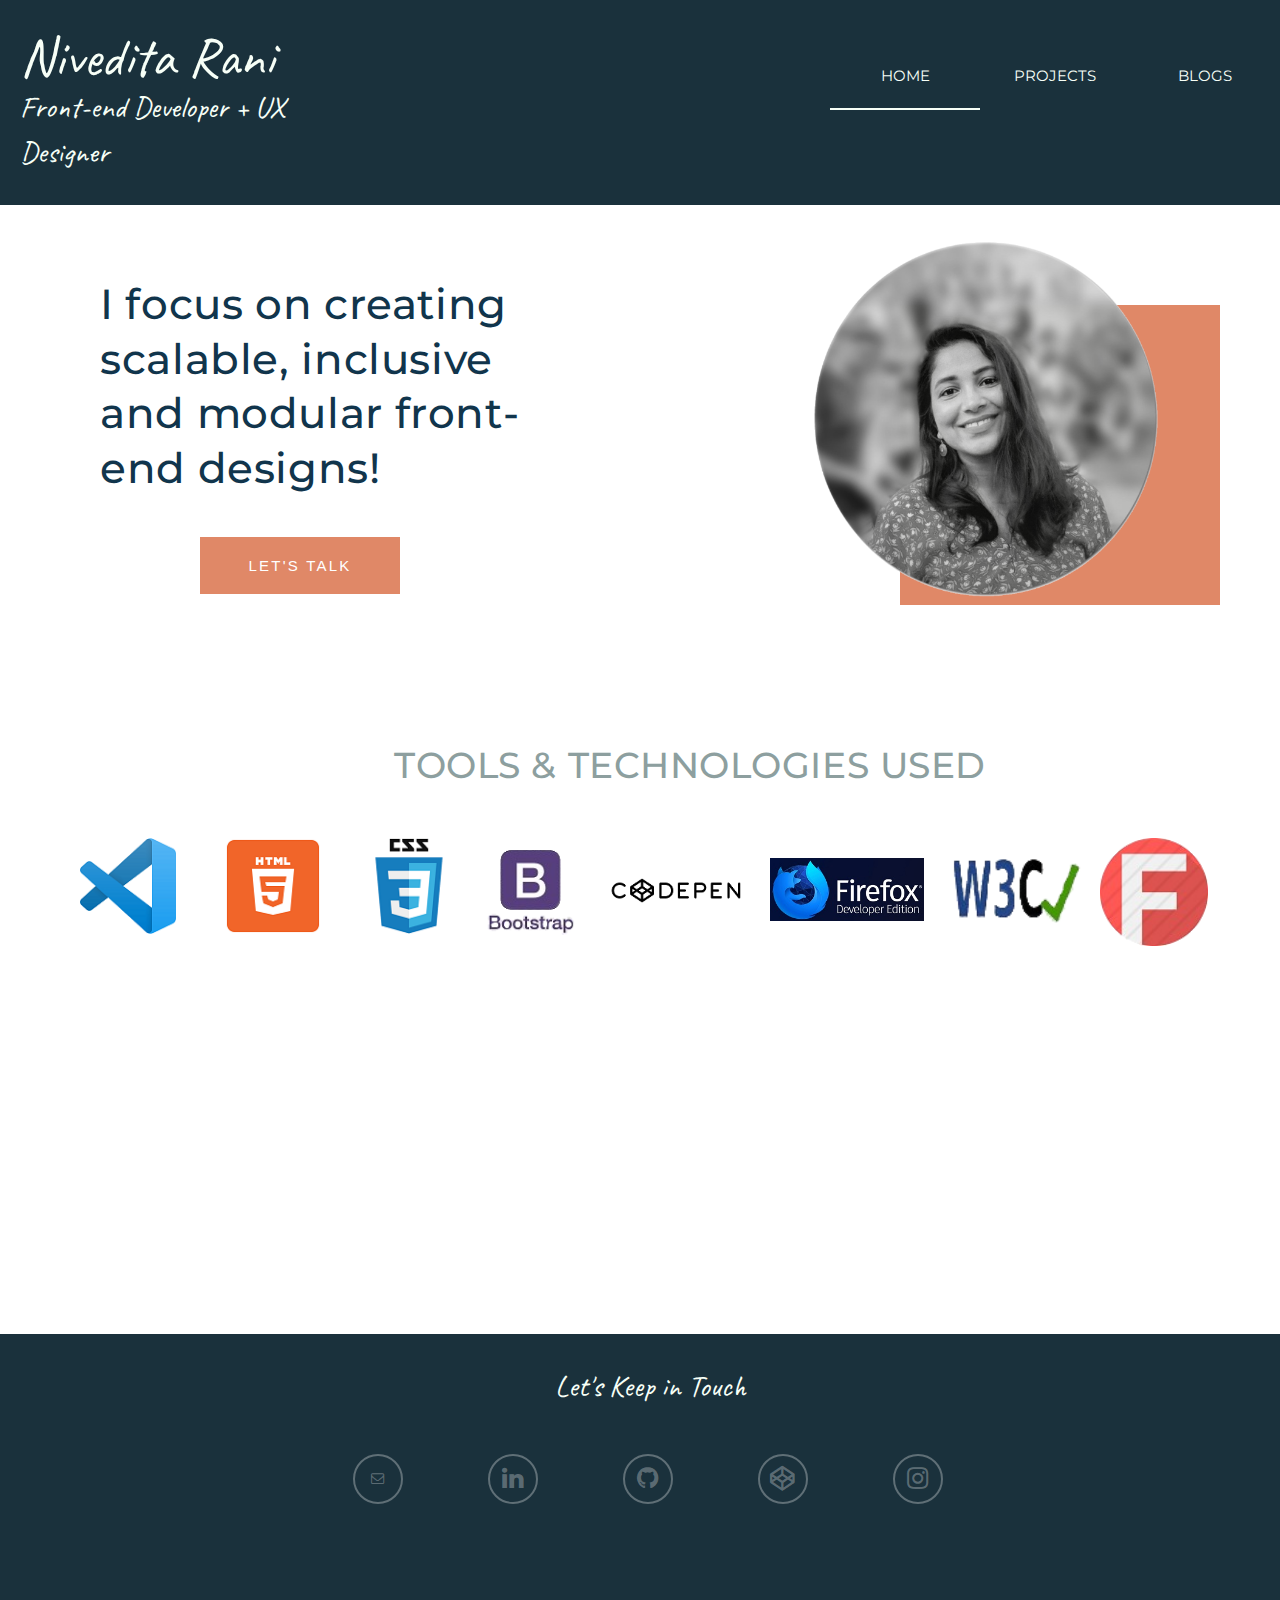
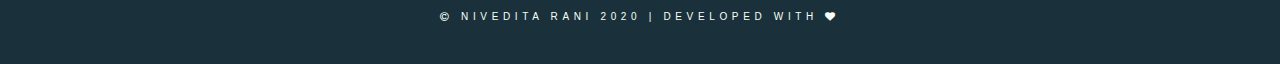
==== index.html @ 7490af5b "Add files via upload" ====
<!DOCTYPE html>
<html lang="en">
<head>
    <meta charset="UTF-8">
    <meta name="viewport" content="width=device-width, initial-scale=1.0">
    <title>Nivedita Rani, Front-end Developer + UX designer</title>
    <link href="https://fonts.googleapis.com/css?family=Caveat|Montserrat:400,600&display=swap" rel="stylesheet">
    <link rel="apple-touch-icon" href="Images/apple-touch-icon-iphone-60x60.png">
    <link rel="apple-touch-icon" sizes="60x60" href="Images/apple-touch-icon-ipad-76x76.png">
    <link rel="apple-touch-icon" sizes="114x114" href="Images/apple-touch-icon-iphone-retina-120x120.png">
    <link rel="apple-touch-icon" sizes="144x144" href="Images/apple-touch-icon-ipad-retina-152x152.png">
    <link rel="shortcut icon" href="Images/favicon.ico" />
    <link rel="stylesheet" href="CSS/styles.css" media="all">
    <link href="https://maxcdn.bootstrapcdn.com/font-awesome/4.6.3/css/font-awesome.min.css" rel="stylesheet">
</head>
<body>
    <main>
        <!--****************************************About Profile**************************************************-->
        <header>
            <div class="content-wrap">
                <h1>Nivedita Rani</h1>
                <h2>Front-end Developer + UX Designer</h2>
            </div>
            <nav>
                <ul class="nav-list">
                    <li class="nav-item"><a href="myPortfolio.html" class="nav-link">Home</a></li>
                    <li class="nav-item"><a href="#" class="nav-link">Projects</a></li>
                    <li class="nav-item"><a href="#" class="nav-link">Blogs</a></li>
                    <div class="active"></div>    <!--this is for the line-->
                </ul>
            </nav>
            
        </header>
        <!-- <div class="main-content"> -->
            <div class="content-wrap">
                <div class="box"></div>
                <div class="head-shot">
                    <img src="Images/Profile_pic (1).png" alt="A smiling girl"></img></a>
                </div>
                <div class="tagline">
                <p>I focus on creating scalable, inclusive and modular front-end designs!</p>
                </div>
                <button class="button">Let's talk</button>
            </div>

        <!--*************************Tools & technologies used************************-->
        
        <div class="content-wrap">
            <h3>Tools & Technologies used</h3>
            <!-- The grid: four columns -->
            <div class="grid-container">
                <div class="col">
                    <figure class="grid-item side1">
                        <img src="Images/vscode-min.png" alt="Visual Studio Code">
                    </figure>
                </div>
                <div class="col">
                    <figure class="grid-item side2">
                        <img src="Images/html5.png" alt="HTML5">
                    </figure>
                </div>
                <div class="col">
                    <figure class="grid-item side3">
                        <img src="Images/css3.png" alt="CSS3">
                    </figure>
                </div>
                <div class="col">
                    <figure class="grid-item side4">
                        <img src="Images/bootstrap.png" alt="Bootstrap">
                    </figure>
                </div>
                <div class="col">
                    <figure class="grid-item side5">
                        <img src="Images/codepen.png" alt="Codepen">
                    </figure>
                </div> 
                <div class="col">
                    <figure class="grid-item side6">     
                        <img src="Images/firefox dev tool.jpg" alt="Firefox Developers tool">
                    </figure>
                </div>
                <div class="col">
                    <figure class="grid-item side7">
                        <img src="Images/w3c.png" alt="w3c">
                    </figure>
                </div>
                <div class="col">
                    <figure class="grid-item side8">
                        <img src="Images/google fonts.png" alt="Google fonts">
                    </figure>
                </div>
            </div>
        </div>
    <!-------------------------------------------------->
       <div class="clearfooter"></div>
    
        <!-- ************  CONTACT INFO / SOCIAL MEDIA  ************ -->
        <footer>
            <!-- <div class="footer-wrap"> -->
            <div class="content-wrap">
                <h2>Let's Keep in Touch</h2>
                <!-- Social media and contact links -->
                <div class="center">
                    <div id="social">
                        <ul class="contact-list">
                            <li class="email"><button class="border"><i class="fa fa-envelope-o" aria-hidden="true"></i><a href="mailto:nivedita.rani19@gmail.com"></a></button></li>
                            <li class="linkedin"><button class="border"><i class="fa fa-linkedin" aria-hidden="true"></i><a href="https://www.linkedin.com/in/nivedita-rani/"></a></button></li>
                            <li class="github"><button class="border"><i class="fa fa-github" aria-hidden="true"></i><a href="#" target="_blank"></a></button></li>
                            <li class="codepen"><button class="border"><i class="fa fa-codepen" aria-hidden="true"></i><a href="#" target="_blank"></a></button></li>
                            <li class="instagram"><button class="border"><i class="fa fa-instagram" aria-hidden="true"></i><a href="#" target="_blank"></a></button></li>
                        </ul>
                    </div>
                </div>
                <div class="footer-bottom">
                    <p><i class="fa fa-copyright" aria-hidden="true"></i> Nivedita Rani 2020 | Developed with <i class="fa fa-heart" aria-hidden="true"></i></p>
                </div>
            </div>
          </footer>
        </main>
</body>
</html>
---- CSS/styles.css ----
*{
    margin: 0;
    padding: 0;
}

html{
    box-sizing: border-box;
} 
*, *:before, *:after {
    box-sizing: inherit;
}
html, body{
    height: 100%;
    color:  #343434;
    font-family: 'Montserrat', sans-serif;
    font-size: 15px;
    line-height: 1.5;
    
}
body{
  min-height: 100vh;
  position: absolute;
  margin: 0;
  padding: 0;
  /* display: table-cell; */
}
h1{
    font-size: 55px;
    line-height: 1;
    /* display: block; */
    padding-left: 20px;
}
h2{
    font-size: 30px;
    padding-left: 20px;
    display: flex;
    flex-wrap: nowrap;
    /* position: relative; */
    /* margin-right: 10px; */
    /* display: inline; */
}
h1,h2{
    font-family: 'Caveat', cursive;
    font-weight: 300;
    margin: 0;
    display: block;
}
.content-wrap{
    max-width: 100%;
    height: 100%;
    /* width: 85%; */
    /* max-width: 98rem; */
    margin: 0 auto;
    padding: 30px 0px;
    position: relative;
}
/* Profile
------------------------------------*/
header {
    background:rgb(26, 49, 60) ;
    color: #F7FFF7;
    display: flex;
    justify-content: flex-end;
    align-items: center;
    
  }
/**************Site navigation*************************/
nav{
    width: 100%;
    height: 7rem;
    /* display: inline-block; */
    /* display: flex; */
    align-items: center;
    justify-content: space-between;
}

.nav-list{
    float: right;
    display: flex;
    list-style: none;
    position: relative;
    
}
.nav-item{
    padding: 1rem .5rem;
    min-width: 10rem;
    text-align: center;
}
.nav-link{
    font-size: 1rem;
    text-transform: uppercase;
    text-decoration: none;
}
.active{
    height: 2px;
    width: 10rem;
    background-color: #F7FFF7;
    position: absolute;
    bottom: -.5rem;
    transition: transform .6s;
}
a{
    color: #F7FFF7;
}
.nav-item:nth-child(1):hover ~ .active{                     /**here ~ is general sibling combinator**/
    transform: translateX(0);
}
.nav-item:nth-child(2):hover ~ .active{                     /**10rem as min-width is 10rem at .nav-item**/
    transform: translateX(10rem);
}
.nav-item:nth-child(3):hover ~ .active{
    transform: translateX(20rem);
}
main{
    min-height: 100%;
    /* height: 100%; */
    margin-bottom: -330px;
    position: relative;
    /* overflow: auto; */
}
.box{
  width: 320px;
  height: 300px;
  background: #e08867;
  float: right;
  margin-right: 60px;
  margin-top: 70px;
  padding-bottom: 40px;
}

.head-shot img {
  width: 356px;
  height: 367px;
  position: relative;
  right: -260px;
  top: 1px;
  /* float: left; */
  /* opacity: 1; */
  float: right;
  /* padding: 0px 20px; */
  
}
.tagline p{
  color: #11354c;
  box-sizing: border-box;
  display: flex;
  font-size: calc(2.8 * 1rem);
  line-height: 1.2992;
  font-weight: 500;
  font-style: normal;
  letter-spacing: .015em;
  margin-block-start: 1em;
  margin-block-end: 1em;
  padding-left: 100px;
}
.button{
  position: relative;
  background: #e08867;
  color: #fff;
  display: inline-block;
  border: #e08867;
  outline: none;
  font-size: calc((1 - 1) * 1.2vw + 1rem);
  font-weight: 500;
  text-transform: uppercase;
  letter-spacing: .15em;
  text-align: center;
  /* border-radius: 10px; */
  transition-duration: 0.1s;
  overflow: hidden;
  cursor: pointer;
  padding: 20px;
  width: 200px;
  margin-left: 200px;
}
.button:hover {
  background-color: rgb(26, 49, 60);
}
/***tools & technologies used****/
h3{
  color: #8d9f9f;
  /* font-family: interstate; */
  letter-spacing: .25em;
  text-transform: uppercase;
  margin-bottom: 1rem;
  font-size: calc(2.4 * 1rem);
  display: block;
  /* line-height: 1.2992; */
  font-weight: 500;
  /* font-style: normal; */
  letter-spacing: .015em;
  text-align: center;
  margin-block-start: 2.33em;
  margin-block-end: 1em;
  padding-left: 100px;
}
.grid-container{
  /* background: #ce897b; */
  margin: 1em auto;
  display: flex;
  flex-wrap: wrap;
  /* margin-top: 10px; */
}
.col{
  flex: 5%;
  float: left;
  width: 10%;
  /* height: 15.625rem; */
  padding-top: 10px;
  padding-bottom: 6px ;
}
.col img {
  line-height: 0;       /* Prevent vertical gaps */
  /* background-color: transparent; */
  /* column-gap: 0px; */
  -webkit-column-count: 5;
  -webkit-column-gap:   0px;
  -moz-column-count:    5;
  -moz-column-gap:      0px;
  column-count:         5;
  column-gap:           0px;
  /* Just in case there are inline attributes */
  width: 60% !important;
  height: auto !important;
  
}

/* Style the images inside the grid */

.col img:hover {
  /* opacity: 0.8; */
  transform:scale(1.2);
  transition:transform 0.2s;
  z-index:10;
}

/* Clear floats after the columns */
.grid-container::after {
  content: "";
  display: table;
  clear: both;
}

@media screen and (max-width: 500px) {
  .column {
    width: 100%;
  }
}
.col .side1{
  margin-left: 80px;
  /* padding-left: 20px; */
  width: 100%;
}
.col .side2{
  margin-left: 65px;
  width: 100%;
}
.col .side3{
  margin-left: 40px;
  width: 100%;
}
.col .side4{
  margin-top: 10px;
  width: 100%;
}
.col .side5{
  margin-top: 40px;
  width: 140%;
  margin-left: -30px;
}
.col .side6{
  margin-top: 20px;
  width: 160%;
  margin-left: -30px;
}
.col .side7{
  margin-top: 20px;
  width: 140%;
  margin-left: -10px;
}
.col .side8{
  /* margin-top: 20px; */
  /* width: 100%; */
  margin-left: -20px;
}



.clearfooter{
  height: 330px;
  clear: both;
}
footer{
    position: relative;
    background: rgb(26, 49, 60);
    color: #F7FFF7;
    left: 0;
    bottom: 0;
    width: 100%;
    height: 330px;
    /* min-height: 100%; */
    display: flex;
    justify-content: center;
    /* padding: 55px 0; */
    text-align: center;
}
.contact-list{
    display: flex;
    /* flex: 1; */
    position: relative;
    align-items: center;
    justify-content: center;
    /* max-width: 1170px; */
    width: 100%;
    list-style-type: none;
    /* padding-top: 100px; */
    margin: 10px auto;
}
.center li{
    position: relative;
    display: flex;
    justify-content: space-between;
    width: 100%;
    height: 60px;
    margin: 0 15px;
    padding: 20px;
}
#social {
    display: table-cell;
    vertical-align: middle;
}
#social ul {
    display: flex;
    text-align: center;
    padding-left: 0px;
    margin: 0 auto;
    padding-top: 25px;
}
#social li {
    display: inline-block;
    list-style-type: none;
    margin-left: 30px;
}
/******************email************/
.email {
    width: 50px;
    height: 50px;
}
.email .border {
    background: transparent;
    outline: none;
    color:rgba(255,255,255, 0.3);
    width: 50px;
    height: 50px;
    -webkit-border-radius: 100px;
    -moz-border-radius: 100px;
    border-radius: 100px;
    border: 2px solid rgba(255,255,255, 0.3);
    transition: all .2s ease-in-out;
  }
.email .border:hover {
    background: rgb(26, 49, 60);
    border-color: #F7FFF7;
    color:#F7FFF7;
    transform: scale(1.2);
  }
  
.fa.fa-email {
    font-size: 36px;
}
/**************linkedin************/
.linkedin {
    width: 50px;
    height: 50px;
  }
  
  .linkedin .border {
    background: transparent;
    outline: none;
    color:rgba(255,255,255, 0.3);
    width: 50px;
    height: 50px;
    -webkit-border-radius: 100px;
    -moz-border-radius: 100px;
    border-radius: 100px;
    border: 2px solid rgba(255,255,255, 0.3);
    transition: all .2s ease-in-out;
  }
  
  .linkedin .border:hover {
    background: rgb(26, 49, 60);
    border-color:#F7FFF7;
    color:#F7FFF7;
    transform: scale(1.2);
  }
  
  .fa.fa-linkedin {
    font-size: 25px;
  }
/**************github************/
.github {
    width: 50px;
    height: 50px;
  }
  
  .github .border {
    background: transparent;
    outline: none;
    color:rgba(255,255,255, 0.3);
    width: 50px;
    height: 50px;
    -webkit-border-radius: 100px;
    -moz-border-radius: 100px;
    border-radius: 100px;
    border: 2px solid rgba(255,255,255, 0.3);
    transition: all .2s ease-in-out;
  }
  
  .github .border:hover {
    background: rgb(26, 49, 60);
    border-color:#F7FFF7;
    color: #F7FFF7;
    transform: scale(1.2);
  }
  
  .fa.fa-github {
    font-size: 25px;
}
/***************** codepen **************/

.codepen {
    width: 50px;
    height: 50px;
  }
  
  .codepen .border {
    background: transparent;
    outline: none;
    color:rgba(255,255,255, 0.3);
    width: 50px;
    height: 50px;
    -webkit-border-radius: 100px;
    -moz-border-radius: 100px;
    border-radius: 100px;
    border: 2px solid rgba(255,255,255, 0.3);
    transition: all .2s ease-in-out;
  }
  
  .codepen .border:hover {
    background:rgb(26, 49, 60);
    border-color: #F7FFF7;
    color:#F7FFF7;
    transform: scale(1.2);
  }
  
  .fa.fa-codepen {
    font-size: 25px;
  }
/***************** instagram **************/

.instagram {
    width: 50px;
    height: 50px;
  }
  
  .instagram .border {
    background: transparent;
    outline: none;
    color:rgba(255,255,255, 0.3);
    width: 50px;
    height: 50px;
    -webkit-border-radius: 100px;
    -moz-border-radius: 100px;
    border-radius: 100px;
    border: 2px solid rgba(255,255,255, 0.3);
    transition: all .2s ease-in-out;
  }
  
  .instagram .border:hover {
    background: rgb(26, 49, 60);
    border-color:#F7FFF7;
    color: #F7FFF7;
    transform: scale(1.2);
  }
  
  .fa.fa-instagram {
    font-size: 25px;
  }
/* .head-shot img{
  float: right;
  padding: 0 20px;
} */

.footer-wrap h2{
    font-size: 50px;
    margin-top: -20px;
}
.footer-bottom{
    background-color: transparent;
    color: #F7FFF7;
    width: 100%;
    text-transform: uppercase;
    font-family: "quasimoda", sans-serif;
    font-weight: 400;
    /* font-style: normal; */
    font-size: 0.6666666666666666rem;
    letter-spacing: 0.31rem;
    text-decoration: none;
    position: relative;
    bottom: -115px;
    left: 0px;
    text-align: center;
}
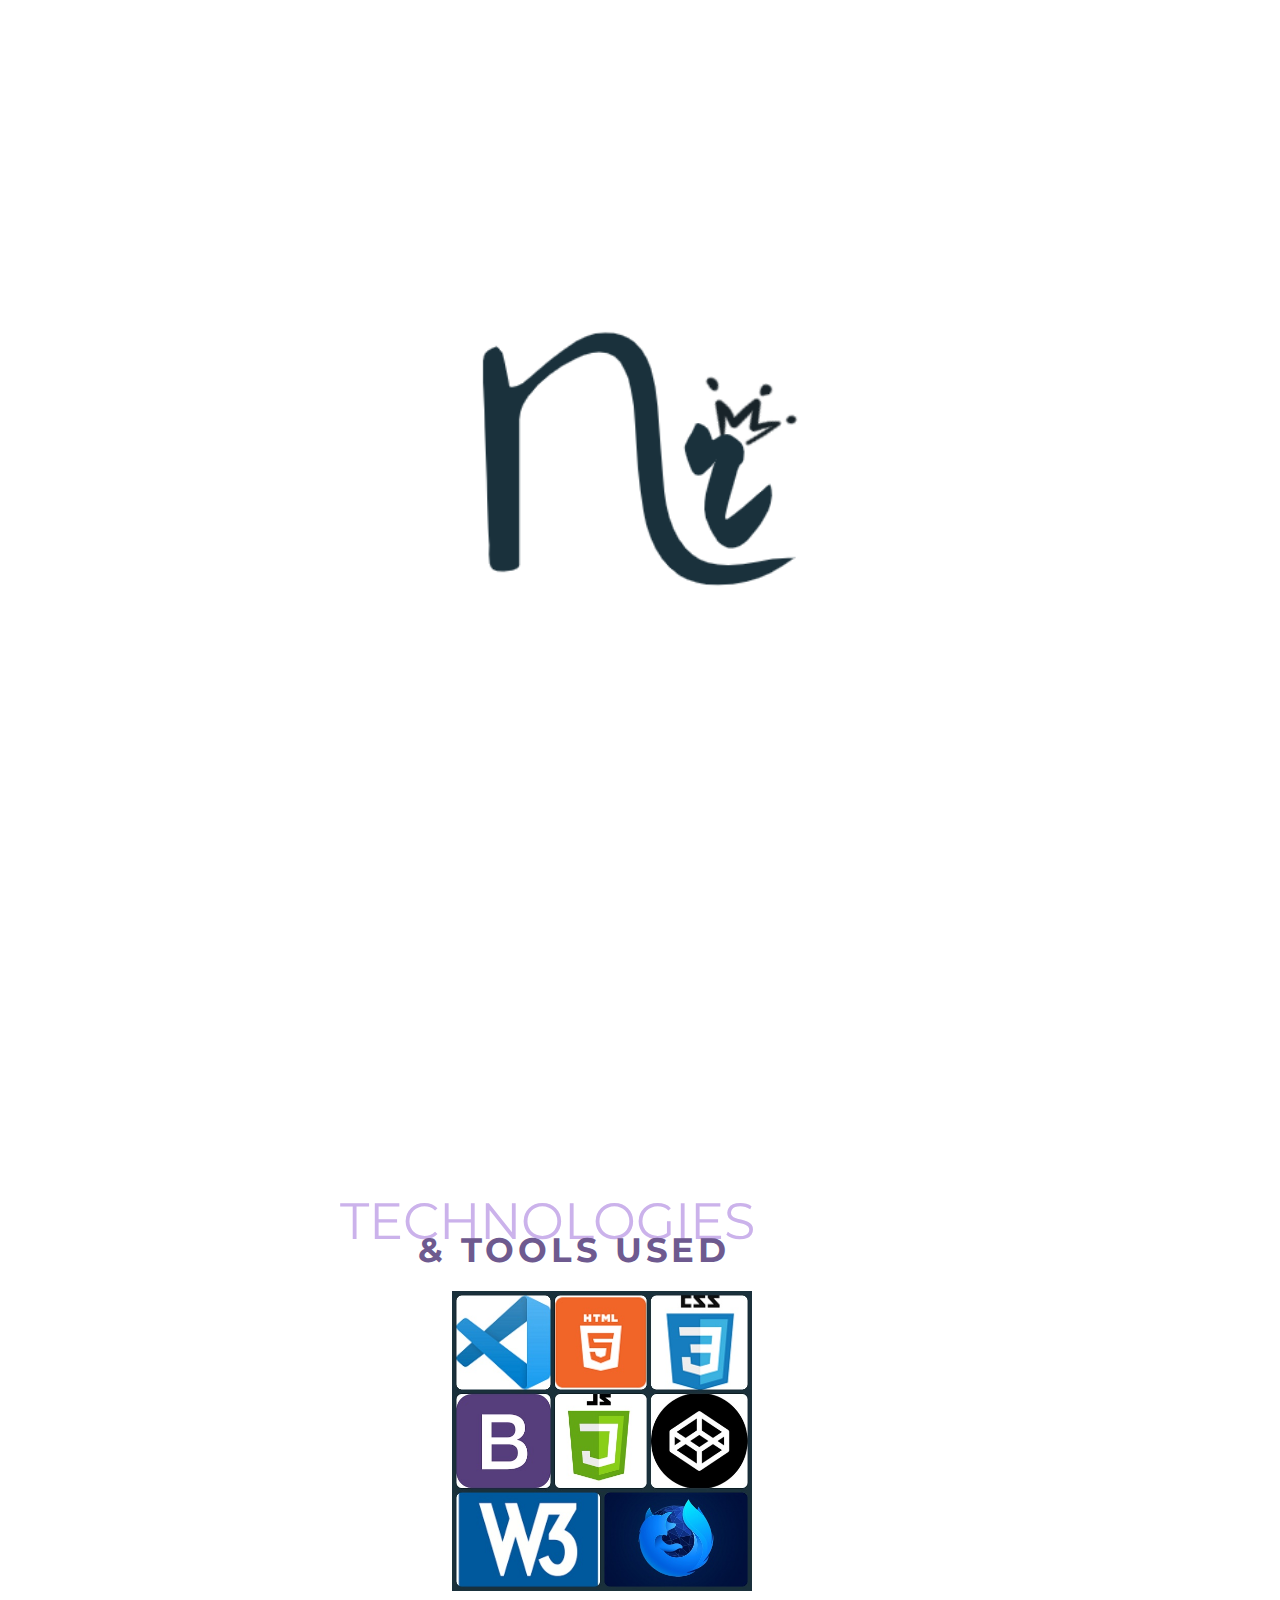
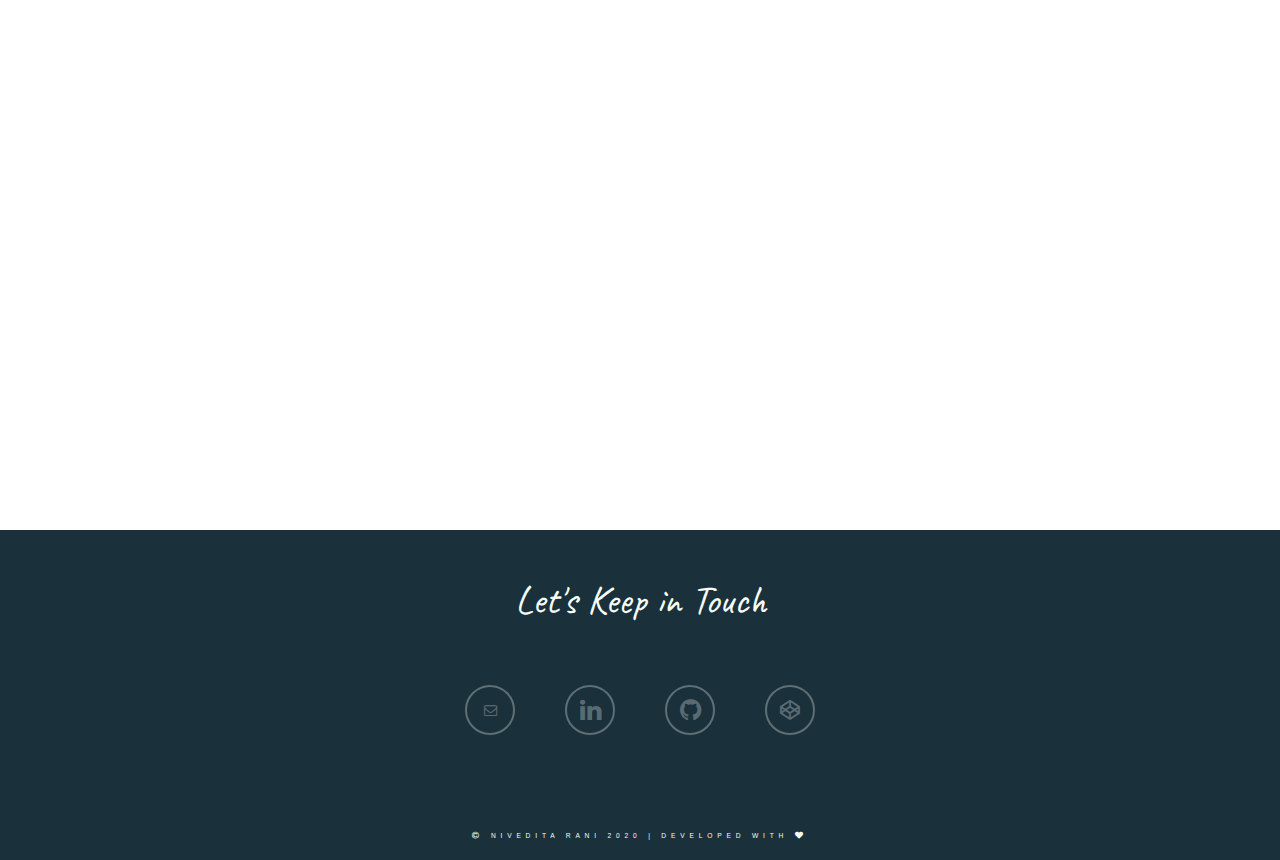
==== commit 45364e8c: "v1.0 for mobile view" ====
--- a/index.html
+++ b/index.html
@@ -3,94 +3,85 @@
 <head>
     <meta charset="UTF-8">
     <meta name="viewport" content="width=device-width, initial-scale=1.0">
-    <title>Nivedita Rani, Front-end Developer + UX designer</title>
-    <link href="https://fonts.googleapis.com/css?family=Caveat|Montserrat:400,600&display=swap" rel="stylesheet">
-    <link rel="apple-touch-icon" href="Images/apple-touch-icon-iphone-60x60.png">
-    <link rel="apple-touch-icon" sizes="60x60" href="Images/apple-touch-icon-ipad-76x76.png">
-    <link rel="apple-touch-icon" sizes="114x114" href="Images/apple-touch-icon-iphone-retina-120x120.png">
-    <link rel="apple-touch-icon" sizes="144x144" href="Images/apple-touch-icon-ipad-retina-152x152.png">
-    <link rel="shortcut icon" href="Images/favicon.ico" />
+    <title>Nivedita Rani | Front-end Developer + UX designer</title>
+    <!-- <link href="https://fonts.googleapis.com/css?family=Caveat|Montserrat:400,600&display=swap" rel="stylesheet"> -->
+    <link rel="shortcut icon" href="Images/iconified/favicon.ico" type="Images/x-icon" />
+    <link rel="apple-touch-icon" href="/apple-touch-icon.png" />
+    <link rel="apple-touch-icon" sizes="57x57" href="Images/iconified/apple-touch-icon-57x57.png" />
+    <link rel="apple-touch-icon" sizes="72x72" href="Images/iconified/apple-touch-icon-72x72.png" />
+    <link rel="apple-touch-icon" sizes="76x76" href="Images/iconified/apple-touch-icon-76x76.png" />
+    <link rel="apple-touch-icon" sizes="114x114" href="Images/iconified/apple-touch-icon-114x114.png" />
+    <link rel="apple-touch-icon" sizes="120x120" href="Images/iconified/apple-touch-icon-120x120.png" />
+    <link rel="apple-touch-icon" sizes="144x144" href="Images/iconified/apple-touch-icon-144x144.png" />
+    <link rel="apple-touch-icon" sizes="152x152" href="Images/iconified/apple-touch-icon-152x152.png" />
+    <link rel="apple-touch-icon" sizes="180x180" href="Images/iconified/apple-touch-icon-180x180.png" />
     <link rel="stylesheet" href="CSS/styles.css" media="all">
     <link href="https://maxcdn.bootstrapcdn.com/font-awesome/4.6.3/css/font-awesome.min.css" rel="stylesheet">
+    <script src="main.js" defer></script>
+    <!-- <script>
+        function refreshDataWithRandomDelay() {
+            var minSeconds = 30;
+            var maxSeconds = 30;
+            var minMilliseconds = minSeconds * 1000;
+            var extraMilliseconds = (maxSeconds - minSeconds) * 1000;
+            setTimeout(refreshData, minMilliseconds + Math.random() * (extraMilliseconds));
+        }
+        window.addEventListener("load", refreshDataWithRandomDelay, false);
+    </script> -->
 </head>
 <body>
-    <main>
-        <!--****************************************About Profile**************************************************-->
+    <div class="loader hidden">
+        <img src="Images/pageloader.png" alt="Nivedita Rani"/>
+
+    </div>
+    <!--****************************************Header**************************************************-->
         <header>
-            <div class="content-wrap">
-                <h1>Nivedita Rani</h1>
-                <h2>Front-end Developer + UX Designer</h2>
+            <div class="heading">
+                <!-- <div class="firstName">Nivedita Rani</div> -->
+                <h2>Nivedita Rani<br>Front-end Developer + UX Designer</h2>
+                <!-- <div class="jobDes">Front-end Developer + UX Designer</div> -->
+                <!-- <img src="images/heading.png" alt="Nivedita Rani"/> -->
+                <!--*********************Hamburger menu**********************************-->
+                <div class="menu-btn">
+                    <div class="menu-btn__lines"></div>
+                </div>
+                    <!-- <div role="doc-subtitle">Front-end Developer + UX Designer</div> -->
+            <!--*********************Navigation**********************************-->   
+                <nav>
+                    <ul class="nav-list">
+                        <li class="nav-item"><a href="myPortfolio.html" class="nav-link">Home</a></li>
+                        <li class="nav-item"><a href="#" class="nav-link">Projects</a></li>
+                        <li class="nav-item"><a href="#" class="nav-link">Blogs</a></li>
+                        <div class="active"></div>    <!--this is for the line-->
+                    </ul>
+                </nav>
             </div>
-            <nav>
-                <ul class="nav-list">
-                    <li class="nav-item"><a href="myPortfolio.html" class="nav-link">Home</a></li>
-                    <li class="nav-item"><a href="#" class="nav-link">Projects</a></li>
-                    <li class="nav-item"><a href="#" class="nav-link">Blogs</a></li>
-                    <div class="active"></div>    <!--this is for the line-->
-                </ul>
-            </nav>
-            
         </header>
-        <!-- <div class="main-content"> -->
-            <div class="content-wrap">
-                <div class="box"></div>
-                <div class="head-shot">
-                    <img src="Images/Profile_pic (1).png" alt="A smiling girl"></img></a>
-                </div>
-                <div class="tagline">
+        <!--------------------------"main-content"---------------------------------- -->
+        <section class="sec hero-sec">
+            <div class="hero-col">
                 <p>I focus on creating scalable, inclusive and modular front-end designs!</p>
-                </div>
                 <button class="button">Let's talk</button>
             </div>
+            <div class="hero-col hero-img">
+                <img src="Images/Profile_pic (1).png" alt="Profile-picture"/>
+            </div>
+            <div class="custom-shape-divider-bottom-1611598393">
+                <svg data-name="Layer 1" xmlns="http://www.w3.org/2000/svg" viewBox="0 0 1200 120" preserveAspectRatio="none">
+                    <path d="M985.66,92.83C906.67,72,823.78,31,743.84,14.19c-82.26-17.34-168.06-16.33-250.45.39-57.84,11.73-114,31.07-172,41.86A600.21,600.21,0,0,1,0,27.35V120H1200V95.8C1132.19,118.92,1055.71,111.31,985.66,92.83Z" class="shape-fill"></path>
+                </svg>
+            </div>
+        </section>
 
         <!--*************************Tools & technologies used************************-->
+        <section class="another-sec">
+            <div class="another-col">
+                <h1>Technologies</h1>
+                <h2>& Tools Used</h2>
+                <img src="Images/Toolsused.jpg" alt="Collage"/>
+            </div>
+        </section>
         
-        <div class="content-wrap">
-            <h3>Tools & Technologies used</h3>
-            <!-- The grid: four columns -->
-            <div class="grid-container">
-                <div class="col">
-                    <figure class="grid-item side1">
-                        <img src="Images/vscode-min.png" alt="Visual Studio Code">
-                    </figure>
-                </div>
-                <div class="col">
-                    <figure class="grid-item side2">
-                        <img src="Images/html5.png" alt="HTML5">
-                    </figure>
-                </div>
-                <div class="col">
-                    <figure class="grid-item side3">
-                        <img src="Images/css3.png" alt="CSS3">
-                    </figure>
-                </div>
-                <div class="col">
-                    <figure class="grid-item side4">
-                        <img src="Images/bootstrap.png" alt="Bootstrap">
-                    </figure>
-                </div>
-                <div class="col">
-                    <figure class="grid-item side5">
-                        <img src="Images/codepen.png" alt="Codepen">
-                    </figure>
-                </div> 
-                <div class="col">
-                    <figure class="grid-item side6">     
-                        <img src="Images/firefox dev tool.jpg" alt="Firefox Developers tool">
-                    </figure>
-                </div>
-                <div class="col">
-                    <figure class="grid-item side7">
-                        <img src="Images/w3c.png" alt="w3c">
-                    </figure>
-                </div>
-                <div class="col">
-                    <figure class="grid-item side8">
-                        <img src="Images/google fonts.png" alt="Google fonts">
-                    </figure>
-                </div>
-            </div>
-        </div>
     <!-------------------------------------------------->
        <div class="clearfooter"></div>
     
@@ -103,19 +94,25 @@
                 <div class="center">
                     <div id="social">
                         <ul class="contact-list">
-                            <li class="email"><button class="border"><i class="fa fa-envelope-o" aria-hidden="true"></i><a href="mailto:nivedita.rani19@gmail.com"></a></button></li>
-                            <li class="linkedin"><button class="border"><i class="fa fa-linkedin" aria-hidden="true"></i><a href="https://www.linkedin.com/in/nivedita-rani/"></a></button></li>
-                            <li class="github"><button class="border"><i class="fa fa-github" aria-hidden="true"></i><a href="#" target="_blank"></a></button></li>
-                            <li class="codepen"><button class="border"><i class="fa fa-codepen" aria-hidden="true"></i><a href="#" target="_blank"></a></button></li>
-                            <li class="instagram"><button class="border"><i class="fa fa-instagram" aria-hidden="true"></i><a href="#" target="_blank"></a></button></li>
+                            <li class="email" title="gmail"><button class="border"><i class="fa fa-envelope-o" aria-hidden="true"></i><a href="mailto:nivedita.rani19@gmail.com"></a></button></li>
+                            <li class="linkedin" title="linkedin"><button class="border"><i class="fa fa-linkedin" aria-hidden="true"></i><a href="https://www.linkedin.com/in/nivedita-rani/"></a></button></li>
+                            <li class="github" title="github"><button class="border"><i class="fa fa-github" aria-hidden="true"></i><a href="#" target="_blank"></a></button></li>
+                            <li class="codepen" title="codepen"><button class="border"><i class="fa fa-codepen" aria-hidden="true"></i><a href="#" target="_blank"></a></button></li>
+                            <!-- <li class="instagram"><button class="border"><i class="fa fa-instagram" aria-hidden="true"></i><a href="#" target="_blank"></a></button></li> -->
                         </ul>
                     </div>
                 </div>
                 <div class="footer-bottom">
-                    <p><i class="fa fa-copyright" aria-hidden="true"></i> Nivedita Rani 2020 | Developed with <i class="fa fa-heart" aria-hidden="true"></i></p>
+                    <p><i class="fa fa-copyright" aria-hidden="true"></i><small> Nivedita Rani 2020 | Developed with </small><i class="fa fa-heart" aria-hidden="true"></i></p>
                 </div>
             </div>
           </footer>
-        </main>
+        
+        <!-- <script type="text/javascript">
+            window.addEventListener("load", function(){
+                const loader = document.querySelector(".loader")
+                loader.className += " hidden";       //class Name here is "loader hidden"
+            });
+        </script> -->
 </body>
 </html>--- a/CSS/styles.css
+++ b/CSS/styles.css
@@ -1,159 +1,197 @@
+/*****************************global*************************************************/
+@import url("https://fonts.googleapis.com/css?family=Caveat|Montserrat:400,600&display=swap");
 
 *{
     margin: 0;
     padding: 0;
-}
-
-html{
     box-sizing: border-box;
-} 
-*, *:before, *:after {
-    box-sizing: inherit;
-}
-html, body{
-    height: 100%;
+}
+body{
+    font-family: 'Montserrat', sans-serif;
+    /* height: 100%; */
     color:  #343434;
-    font-family: 'Montserrat', sans-serif;
     font-size: 15px;
     line-height: 1.5;
+    min-height: 100vh;
+    position: absolute;
     
-}
-body{
-  min-height: 100vh;
+  }
+/*****************************Page load animation*************************************************/
+  .loader{
+    position: fixed;
+    z-index: 99;
+    top: 0;
+    left: 0;
+    width: 100%;
+    height: 100%;
+    background: #fff;
+    display: flex;
+    justify-content: center;
+    align-items: center;
+  }
+  .loader > img{
+    width: 350px;
+  }
+  .loader.hidden {
+    animation: fadeOut 1s;
+    animation-fill-mode: forwards;
+  }
+  
+  @keyframes fadeOut{
+    100%{
+      opacity: 0;
+      visibility: hidden;
+    }
+  }
+/*****************************heading*************************************************/
+.heading{
+  background:rgb(26, 49, 60);
+  color: #F7FFF7;
+  position: fixed;
+  top: 0;
+  left: 0;
+  right: 0;
+  display: flex;
+  justify-content: space-between;
+  padding: 1rem 2rem;
+  height: 8rem;
+  z-index: 1;
+}
+.heading a {
+  text-decoration: none;
+}
+/*
+.heading h1{
+  font-family: 'Caveat', cursive;
+  font-size: clamp(50px, 8vw, 55px);
+  font-weight: 250;
+  line-height: 3vw;
+  margin-top: 10px; 
+}
+
+.heading h2 {
+  font-family: 'Caveat', cursive;
+  font-size: 25px;
+  float: left;
+  padding-left: 3rem;
+  font-weight: normal;
+}
+*/
+/*********************************Site navigation************************************************/
+.nav-list{
+  list-style: none;
+  display: flex;
+  align-items: center;
+  position: relative;
+}
+.nav-item{
+  padding: 1rem .5rem;
+  min-width: 10rem;
+  text-align: center;
+}
+.nav-link{
+  font-size: 1rem;
+  text-transform: uppercase;
+  text-decoration: none;
+}
+.active{
+  height: 2px;
+  width: 10rem;
+  background-color: #F7FFF7;
   position: absolute;
-  margin: 0;
-  padding: 0;
-  /* display: table-cell; */
-}
-h1{
-    font-size: 55px;
-    line-height: 1;
-    /* display: block; */
-    padding-left: 20px;
-}
-h2{
-    font-size: 30px;
-    padding-left: 20px;
-    display: flex;
-    flex-wrap: nowrap;
-    /* position: relative; */
-    /* margin-right: 10px; */
-    /* display: inline; */
-}
-h1,h2{
-    font-family: 'Caveat', cursive;
-    font-weight: 300;
-    margin: 0;
-    display: block;
-}
-.content-wrap{
-    max-width: 100%;
-    height: 100%;
-    /* width: 85%; */
-    /* max-width: 98rem; */
-    margin: 0 auto;
-    padding: 30px 0px;
-    position: relative;
-}
-/* Profile
-------------------------------------*/
-header {
-    background:rgb(26, 49, 60) ;
-    color: #F7FFF7;
-    display: flex;
-    justify-content: flex-end;
-    align-items: center;
-    
-  }
-/**************Site navigation*************************/
-nav{
-    width: 100%;
-    height: 7rem;
-    /* display: inline-block; */
-    /* display: flex; */
-    align-items: center;
-    justify-content: space-between;
-}
-
-.nav-list{
-    float: right;
-    display: flex;
-    list-style: none;
-    position: relative;
-    
-}
-.nav-item{
-    padding: 1rem .5rem;
-    min-width: 10rem;
-    text-align: center;
-}
-.nav-link{
-    font-size: 1rem;
-    text-transform: uppercase;
-    text-decoration: none;
-}
-.active{
-    height: 2px;
-    width: 10rem;
-    background-color: #F7FFF7;
-    position: absolute;
-    bottom: -.5rem;
-    transition: transform .6s;
+  bottom: -.5rem;
+  transition: transform .6s ease-in-out;
 }
 a{
-    color: #F7FFF7;
+  color: #F7FFF7;
 }
 .nav-item:nth-child(1):hover ~ .active{                     /**here ~ is general sibling combinator**/
-    transform: translateX(0);
+  transform: translateX(0);
 }
 .nav-item:nth-child(2):hover ~ .active{                     /**10rem as min-width is 10rem at .nav-item**/
-    transform: translateX(10rem);
+  transform: translateX(10rem);
 }
 .nav-item:nth-child(3):hover ~ .active{
-    transform: translateX(20rem);
-}
-main{
-    min-height: 100%;
-    /* height: 100%; */
-    margin-bottom: -330px;
-    position: relative;
-    /* overflow: auto; */
-}
-.box{
-  width: 320px;
-  height: 300px;
-  background: #e08867;
-  float: right;
-  margin-right: 60px;
-  margin-top: 70px;
-  padding-bottom: 40px;
-}
-
-.head-shot img {
-  width: 356px;
-  height: 367px;
+  transform: translateX(20rem);
+}
+/******************Hamburger-menu******************************/
+.menu-btn{
   position: relative;
-  right: -260px;
-  top: 1px;
-  /* float: left; */
-  /* opacity: 1; */
-  float: right;
-  /* padding: 0px 20px; */
-  
-}
-.tagline p{
-  color: #11354c;
+  display: none;
+  justify-content: center;
+  align-items: center;
+  width: 1.5rem;
+  height: 1.5rem;
+  cursor: pointer;
+  z-index: 1;
+}
+.menu-btn__lines,
+.menu-btn__lines::before,
+.menu-btn__lines::after{
+  width: 1.5rem;
+  height: 0.1rem;
+  background-color: #fff;
+  transition: all 0.5s ease-in-out;
+}
+.menu-btn__lines::before,
+.menu-btn__lines::after{
+  content: "";
+  position: absolute;
+}
+.menu-btn__lines::before{
+  transform: translateY(-0.5rem);
+}
+.menu-btn__lines::after{
+  transform: translateY(0.5rem);
+}
+/*****************Animation of hamburger menu**************************/
+.menu-btn.open .menu-btn__lines{
+  transform: translateX(2rem);
+  background-color: transparent;
+}
+.menu-btn.open .menu-btn__lines::before{
+  transform: rotate(45deg) translate(-1.5rem, 1.5rem);
+  background-color: #FFFFFF;
+  
+}
+.menu-btn.open .menu-btn__lines::after{
+  transform: rotate(-45deg) translate(-1.5rem, -1.5rem);
+  background-color: #FFFFFF;
+}
+/*********************************Section************************************************/
+.sec {
+  position: relative;
+  height: 100vh;
+  display: flex;
+  justify-content: center;
+  align-items: center;
+  background: rgb(26, 49, 60);
+}
+/*********************************Hero-Section************************************************/
+.hero-col {
+  padding: clamp(2rem, 8vw, 5rem);
+  max-width: 50%;
+}
+.sec p{
+  /* color: #11354c; */
+  color: #F7FFF7;
   box-sizing: border-box;
   display: flex;
-  font-size: calc(2.8 * 1rem);
+  font-size: calc(2.7 * 1rem);
   line-height: 1.2992;
   font-weight: 500;
   font-style: normal;
   letter-spacing: .015em;
-  margin-block-start: 1em;
-  margin-block-end: 1em;
-  padding-left: 100px;
-}
+  padding-left: 1rem;
+  padding-right: 1rem;
+  padding-top: 60px;
+  /* z-index: 1; */
+}
+.hero-col img {
+  width: clamp(250px, 50vw, 500px);
+  padding-top: 30px;
+}
+/*********************************Button************************************************/
 .button{
   position: relative;
   background: #e08867;
@@ -170,122 +208,80 @@
   transition-duration: 0.1s;
   overflow: hidden;
   cursor: pointer;
-  padding: 20px;
+  margin: 1rem;
+  padding: 1rem;
   width: 200px;
-  margin-left: 200px;
+  /* z-index: 1; */
+  /* margin-left: 2rem; */
 }
 .button:hover {
-  background-color: rgb(26, 49, 60);
-}
-/***tools & technologies used****/
-h3{
-  color: #8d9f9f;
-  /* font-family: interstate; */
-  letter-spacing: .25em;
+  background: #e2edf5;
+  color: rgb(26, 49, 60);
+  font-weight: bold;
+}
+/*********************************Custom shape divider************************************************/
+.custom-shape-divider-bottom-1611598393 {
+  position: absolute;
+  bottom: 0;
+  left: 0;
+  width: 100%;
+  overflow: hidden;
+  line-height: 0;
+}
+
+.custom-shape-divider-bottom-1611598393 svg {
+  position: relative;
+  display: block;
+  width: calc(100% + 1.3px);
+  height: 100px;
+}
+
+.custom-shape-divider-bottom-1611598393 .shape-fill {
+  fill: #FFFFFF;
+}
+/*********************************second section************************************************/
+.another-sec{
+  /*  */
+  position: relative;
+  height: 100vh;
+  display: flex;
+  justify-content: center;
+  align-items: center;
+}
+.another-sec h1{
+  font-family: 'Montserrat', serif;
+  /* font-family: 'Playfair Display',serif; */
+  /* font-size: 20px; */
+  font-weight: 400;
+  line-height: 3vw;
+  color: #cbb2eb;
+  /* letter-spacing: .11em; */
   text-transform: uppercase;
+  font-size: calc(3.2 * 1rem);
+  padding-top: 100px;
+}
+.another-sec h2{
+  /* font-size: clamp(18px, 3vw, 60px); */
+  color: #6e5a8f;
+  /* display: inline; */
+  /* justify-content: space-between; */
+  /* align-items: center; */
+  letter-spacing: .11em;
+  padding-left: 3rem;
+  text-transform: uppercase;
+  margin-top: -1rem;
   margin-bottom: 1rem;
-  font-size: calc(2.4 * 1rem);
-  display: block;
-  /* line-height: 1.2992; */
-  font-weight: 500;
-  /* font-style: normal; */
-  letter-spacing: .015em;
-  text-align: center;
-  margin-block-start: 2.33em;
-  margin-block-end: 1em;
-  padding-left: 100px;
-}
-.grid-container{
-  /* background: #ce897b; */
-  margin: 1em auto;
-  display: flex;
-  flex-wrap: wrap;
-  /* margin-top: 10px; */
-}
-.col{
-  flex: 5%;
-  float: left;
-  width: 10%;
-  /* height: 15.625rem; */
-  padding-top: 10px;
-  padding-bottom: 6px ;
-}
-.col img {
-  line-height: 0;       /* Prevent vertical gaps */
-  /* background-color: transparent; */
-  /* column-gap: 0px; */
-  -webkit-column-count: 5;
-  -webkit-column-gap:   0px;
-  -moz-column-count:    5;
-  -moz-column-gap:      0px;
-  column-count:         5;
-  column-gap:           0px;
-  /* Just in case there are inline attributes */
-  width: 60% !important;
-  height: auto !important;
-  
-}
-
-/* Style the images inside the grid */
-
-.col img:hover {
-  /* opacity: 0.8; */
-  transform:scale(1.2);
-  transition:transform 0.2s;
-  z-index:10;
-}
-
-/* Clear floats after the columns */
-.grid-container::after {
-  content: "";
-  display: table;
-  clear: both;
-}
-
-@media screen and (max-width: 500px) {
-  .column {
-    width: 100%;
-  }
-}
-.col .side1{
-  margin-left: 80px;
-  /* padding-left: 20px; */
-  width: 100%;
-}
-.col .side2{
-  margin-left: 65px;
-  width: 100%;
-}
-.col .side3{
-  margin-left: 40px;
-  width: 100%;
-}
-.col .side4{
-  margin-top: 10px;
-  width: 100%;
-}
-.col .side5{
-  margin-top: 40px;
-  width: 140%;
-  margin-left: -30px;
-}
-.col .side6{
-  margin-top: 20px;
-  width: 160%;
-  margin-left: -30px;
-}
-.col .side7{
-  margin-top: 20px;
-  width: 140%;
-  margin-left: -10px;
-}
-.col .side8{
-  /* margin-top: 20px; */
-  /* width: 100%; */
-  margin-left: -20px;
-}
-
-
+  margin-left: 1.9rem;
+  font-size: calc(2.1 * 1rem); 
+}
+
+.another-col{
+  width: clamp(300px, 50vw, 600px);
+}
+.another-col img {
+  width: clamp(200px, 30vw, 300px);
+  margin-left: 7rem;
+}
 
 .clearfooter{
   height: 330px;
@@ -299,11 +295,22 @@
     bottom: 0;
     width: 100%;
     height: 330px;
-    /* min-height: 100%; */
     display: flex;
     justify-content: center;
     /* padding: 55px 0; */
     text-align: center;
+}
+.content-wrap{
+  max-width: 100%;
+  height: 100%;
+  margin: 0 auto;
+  padding: 40px 0px;
+  position: relative;
+}
+.content-wrap h2{
+  font-family: 'Caveat', cursive;
+  font-size: 40px;
+  font-weight: normal;
 }
 .contact-list{
     display: flex;
@@ -315,7 +322,7 @@
     width: 100%;
     list-style-type: none;
     /* padding-top: 100px; */
-    margin: 10px auto;
+    /* margin: 10px auto; */
 }
 .center li{
     position: relative;
@@ -324,7 +331,7 @@
     width: 100%;
     height: 60px;
     margin: 0 15px;
-    padding: 20px;
+    padding: 30px 10px;
 }
 #social {
     display: table-cell;
@@ -340,7 +347,7 @@
 #social li {
     display: inline-block;
     list-style-type: none;
-    margin-left: 30px;
+    /* margin-left: .1rem; */
 }
 /******************email************/
 .email {
@@ -367,12 +374,12 @@
   }
   
 .fa.fa-email {
-    font-size: 36px;
+    font-size: 25px;
 }
 /**************linkedin************/
 .linkedin {
-    width: 50px;
-    height: 50px;
+    width: 25px;
+    height: 25px;
   }
   
   .linkedin .border {
@@ -430,8 +437,8 @@
 /***************** codepen **************/
 
 .codepen {
-    width: 50px;
-    height: 50px;
+    width: 25px;
+    height: 25px;
   }
   
   .codepen .border {
@@ -455,7 +462,7 @@
   }
   
   .fa.fa-codepen {
-    font-size: 25px;
+    font-size: 20px;
   }
 /***************** instagram **************/
 
@@ -492,23 +499,116 @@
   padding: 0 20px;
 } */
 
-.footer-wrap h2{
+/* .footer-wrap h2{
     font-size: 50px;
     margin-top: -20px;
-}
+} */
 .footer-bottom{
     background-color: transparent;
     color: #F7FFF7;
     width: 100%;
     text-transform: uppercase;
     font-family: "quasimoda", sans-serif;
-    font-weight: 400;
-    /* font-style: normal; */
-    font-size: 0.6666666666666666rem;
-    letter-spacing: 0.31rem;
-    text-decoration: none;
+    font-weight: 300;
+    font-size: 0.5rem;
+    letter-spacing: 0.3rem;
     position: relative;
     bottom: -115px;
     left: 0px;
     text-align: center;
+}
+/*********************************Media Queries************************************************/
+/** For tablet devices **/
+@media (min-width: 768px) and (max-width: 1023px) {
+  .custom-shape-divider-bottom-1611598393 svg {
+      width: calc(152% + 1.3px);
+      height: 100px;
+  }
+.hero-col{
+    max-width: 100%;
+    width: clamp(300px, 50vw, 600px);
+    padding: 0;
+}
+.hero-img{
+    display: none;
+}
+}
+
+/** For mobile devices **/
+@media (max-width: 767px) {
+  .custom-shape-divider-bottom-1611598393 svg {
+      width: calc(100% + 1.3px);
+      /* width: 100%; */
+      height: 49px;
+}
+
+.hero-col{
+    max-width: 100%;
+    width: 500px;
+    padding: 0;
+}
+.hero-img{
+    display: none;
+}
+.heading h1,h2{
+    font-size: 1rem;
+}
+.menu-btn{
+  display: flex;
+  /* float: left; */
+}
+.nav-list{
+  flex-direction: column;
+  justify-content: space-around;
+  position: absolute;
+  top: 0;
+  right: 0;
+  left: 0;
+  height: 100vh;
+  transform: translateX(100vw);
+  background-color: #1a313c;
+  transition: transform 0.3s ease-in-out;
+}
+.nav-list.open{
+  transform: translateX(0);
+}
+.nav-list li {
+  width: 100vw;
+  height: 100%;
+}
+.nav-list li a {
+  color: #FFFFFF;
+  font-size: 5vh;
+  display: flex;
+  justify-content: center;
+  align-items: center;
+  width: 100%;
+  height: 100%;
+}
+.nav-list li a:hover{
+  color: #FFFFFF;
+  font-weight: bold;
+}
+.another-sec{
+  margin-top: -13rem;
+}
+.another-col{
+  width: 100vw;
+  padding: 0;
+}
+.another-col h1{
+  font-size: 2.2rem;
+}
+.another-col h2{
+  font-size: 1.5rem;
+  margin-top: .9px;
+}
+.content-wrap h2{
+  font-size: 35px; 
+}
+.footer-bottom{
+  width: 400px;
+  bottom: -128px;
+  font-size: 0.45rem;
+}
 }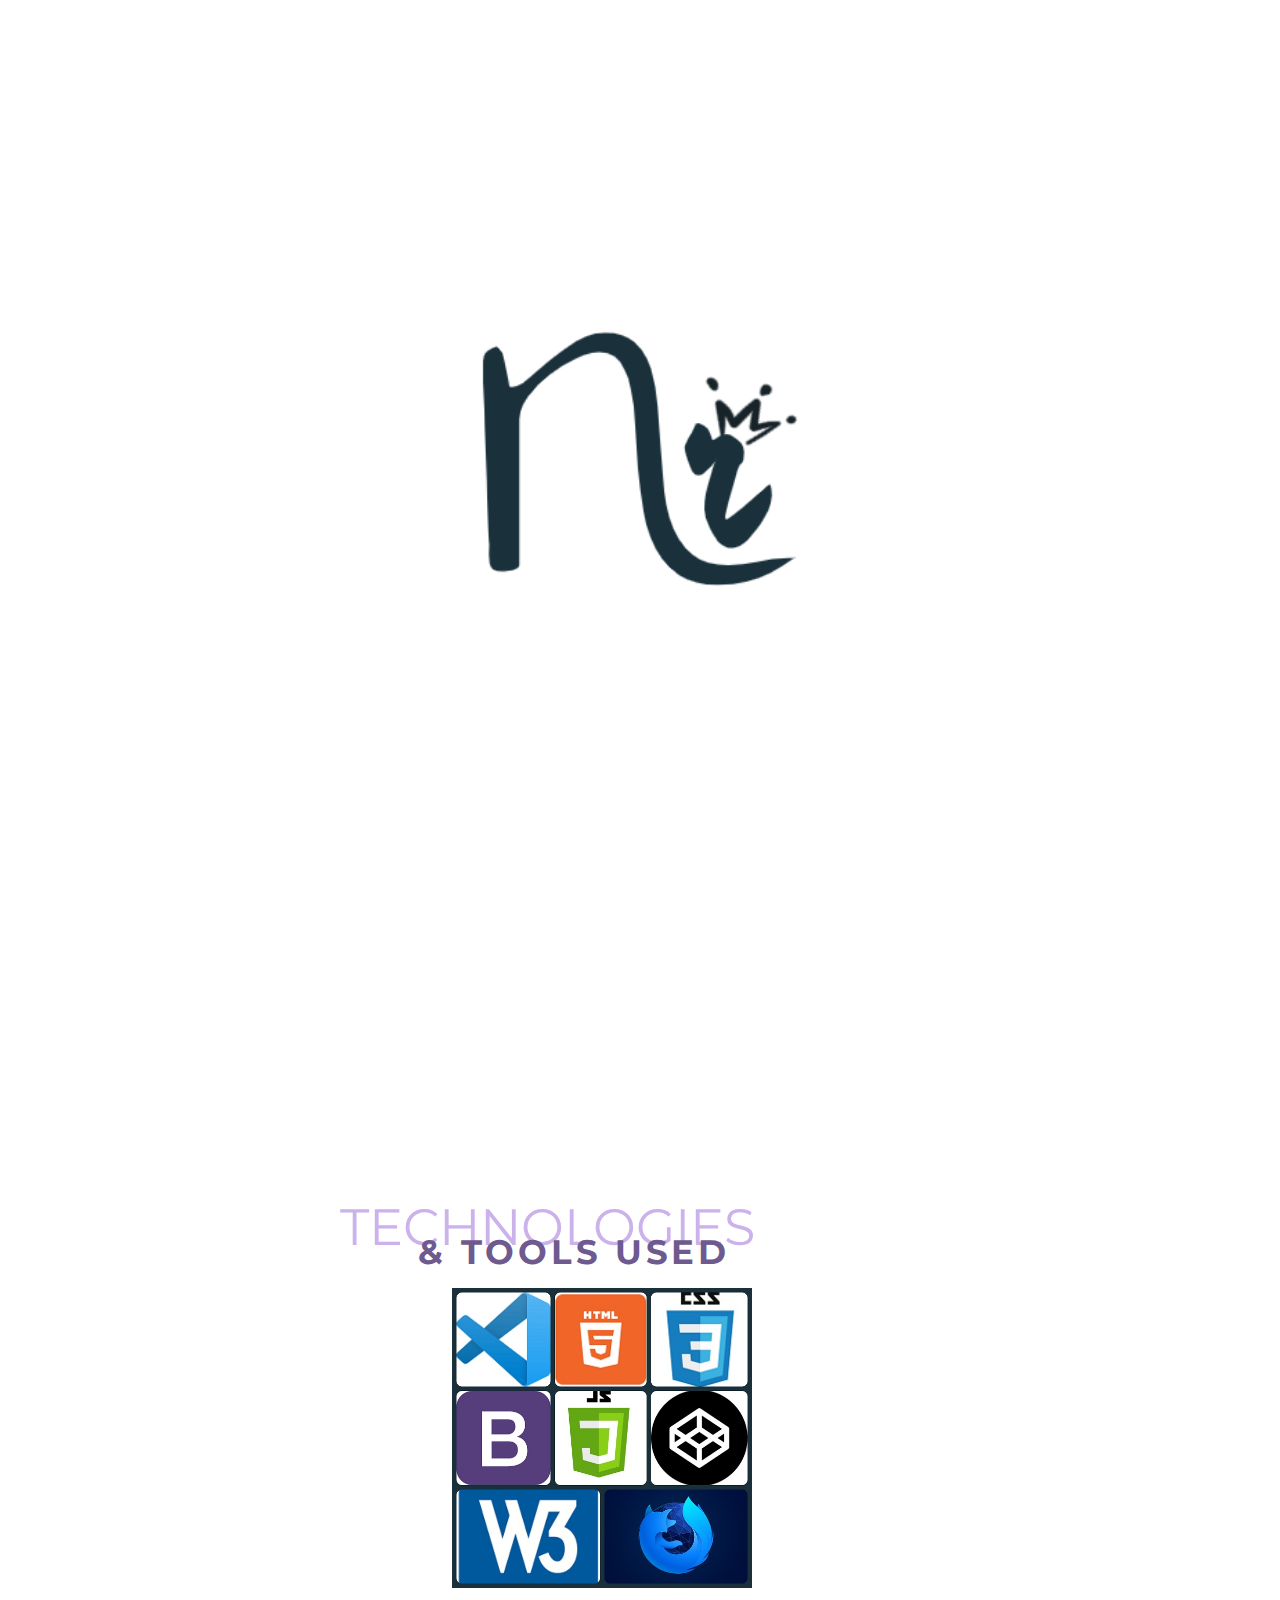
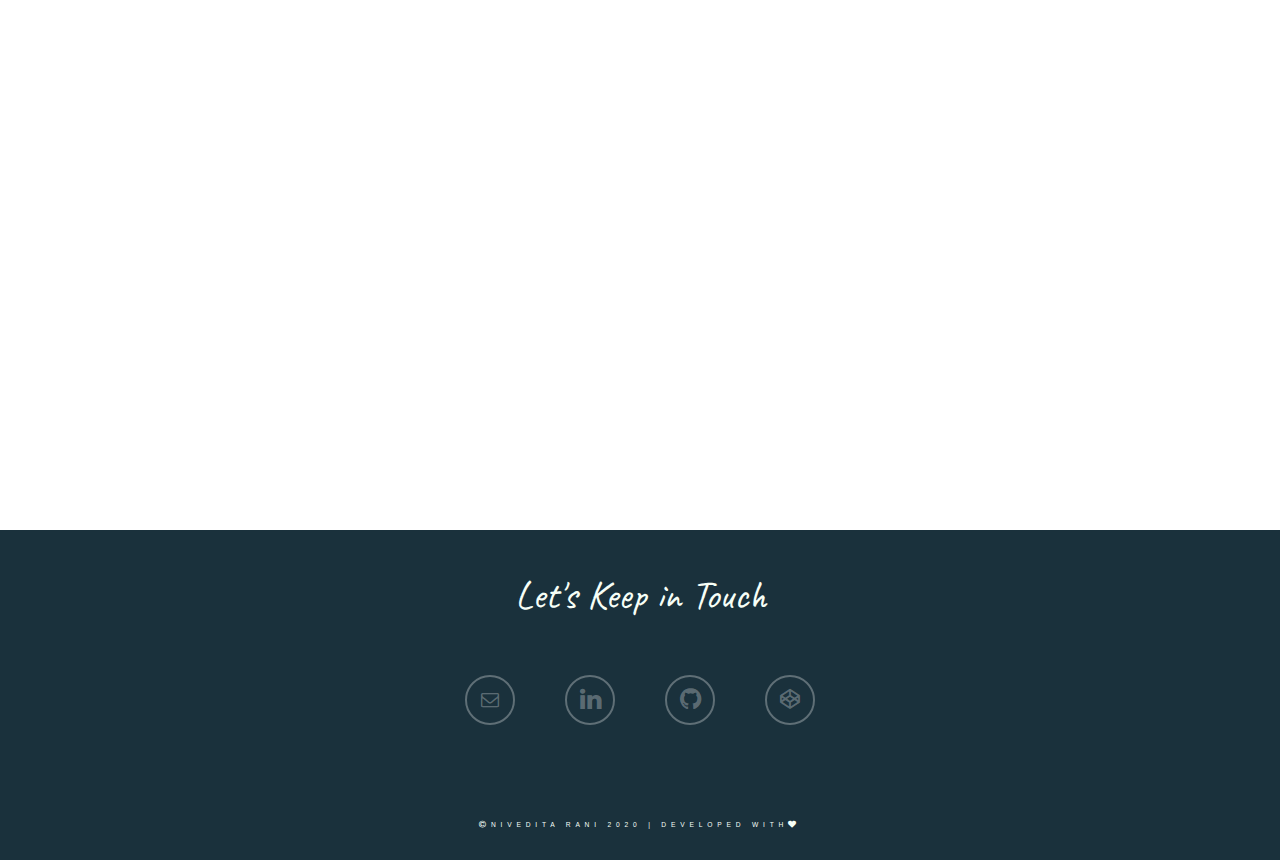
==== commit 7df54f4b: "added contact-form using java-script" ====
--- a/index.html
+++ b/index.html
@@ -15,7 +15,7 @@
     <link rel="apple-touch-icon" sizes="144x144" href="Images/iconified/apple-touch-icon-144x144.png" />
     <link rel="apple-touch-icon" sizes="152x152" href="Images/iconified/apple-touch-icon-152x152.png" />
     <link rel="apple-touch-icon" sizes="180x180" href="Images/iconified/apple-touch-icon-180x180.png" />
-    <link rel="stylesheet" href="CSS/styles.css" media="all">
+    <link rel="stylesheet" href="CSS/styles1.css" media="all">
     <link href="https://maxcdn.bootstrapcdn.com/font-awesome/4.6.3/css/font-awesome.min.css" rel="stylesheet">
     <script src="main.js" defer></script>
     <!-- <script>
@@ -38,7 +38,7 @@
         <header>
             <div class="heading">
                 <!-- <div class="firstName">Nivedita Rani</div> -->
-                <h2>Nivedita Rani<br>Front-end Developer + UX Designer</h2>
+                <h2><span class="name">Nivedita Rani</span><br><small>Front-end Developer + UX Designer</small></h2>
                 <!-- <div class="jobDes">Front-end Developer + UX Designer</div> -->
                 <!-- <img src="images/heading.png" alt="Nivedita Rani"/> -->
                 <!--*********************Hamburger menu**********************************-->
@@ -48,12 +48,15 @@
                     <!-- <div role="doc-subtitle">Front-end Developer + UX Designer</div> -->
             <!--*********************Navigation**********************************-->   
                 <nav>
-                    <ul class="nav-list">
-                        <li class="nav-item"><a href="myPortfolio.html" class="nav-link">Home</a></li>
-                        <li class="nav-item"><a href="#" class="nav-link">Projects</a></li>
-                        <li class="nav-item"><a href="#" class="nav-link">Blogs</a></li>
-                        <div class="active"></div>    <!--this is for the line-->
-                    </ul>
+                    <!-- <div class="menu"> -->
+                        <ul class="nav-list">
+                            <li class="nav-item"><a href="myPortfolio.html">Home</a></li>
+                            <li class="nav-item"><a href="#">Projects</a></li>
+                            <li class="nav-item"><a href="#">Blogs</a></li>
+                            <li class="nav-item"><a href="#">Resume</a></li>
+                            <div class="active"></div>    <!--this is for the line-->
+                        </ul>
+                    <!-- </div> -->
                 </nav>
             </div>
         </header>
@@ -61,7 +64,7 @@
         <section class="sec hero-sec">
             <div class="hero-col">
                 <p>I focus on creating scalable, inclusive and modular front-end designs!</p>
-                <button class="button">Let's talk</button>
+                <button class="button" id="popup" onclick="div_show()">Let's talk</button>
             </div>
             <div class="hero-col hero-img">
                 <img src="Images/Profile_pic (1).png" alt="Profile-picture"/>
@@ -72,9 +75,50 @@
                 </svg>
             </div>
         </section>
-
+        <!--*************************Contact-Me Form************************-->
+            <!-- <div id="body" style="overflow:hidden;"> -->
+                <div id="popupPage">
+                    <!-- Popup Div Starts Here -->
+                    <div id="popupContact">
+                        <!-- Contact Us Form -->
+                        <form action="#" id="form" method="post" class="contactForm">
+                            <fieldset>
+                                <!-- <legend>Hi there!</legend> -->
+                                <h2 id="hi">Hi There!<span onclick="div_hide()" class="close">&#x2717;</span></h2>
+                                <p>I'd love to hear from you, send me a message and I'll be back in touch with you within 24 hours.</p>
+                                <!-- <img id="close" src="Images/close.svg" onclick="div_hide()"> -->
+                                <div class="field">
+                                    <input type="text" id="name" name="name" placeholder=" " required>
+                                    <label for="name">Name*</label>
+                                  </div>
+                                <!-- <input id="name" name="name" placeholder="Name" type="text"> -->
+                                <div class="field">
+                                    <input type="email" name="email" id="email" placeholder=" " required>
+                                    <label for="email">Email*</label>
+                                    <!-- <input id="email" name="email" placeholder="Email" type="text"> -->
+                                </div>
+                                <div class="field">
+                                    <textarea name="msg" id="msg" placeholder=" " required></textarea>
+                                    <label for="msg">Please write your inquiry*</label>
+                                </div>
+                                <!-- <textarea id="msg" name="message" placeholder="Message/ Question" type="text"></textarea> -->
+                                
+                                <!-- <div class="checks">
+                                    <input type="checkbox" name="copyEmail" id="copyEmail">
+                                    <span></span>
+                                    <label for="copyEmail">Send copy to my-email</label>
+                                </div> -->
+                                
+                                <input type="submit" id="submit" value="Send Message">
+                                <a href="check_empty()"></a>
+                            </fieldset>
+                        </form>
+                    </div>
+                    <!-- Popup Div Ends Here -->
+                </div>
+            <!-- </div> -->
         <!--*************************Tools & technologies used************************-->
-        <section class="another-sec">
+        <section class="sec another-sec">
             <div class="another-col">
                 <h1>Technologies</h1>
                 <h2>& Tools Used</h2>
@@ -103,7 +147,7 @@
                     </div>
                 </div>
                 <div class="footer-bottom">
-                    <p><i class="fa fa-copyright" aria-hidden="true"></i><small> Nivedita Rani 2020 | Developed with </small><i class="fa fa-heart" aria-hidden="true"></i></p>
+                    <p><i class="fa fa-copyright" aria-hidden="true"></i><small>Nivedita Rani 2020 | Developed with</small><i class="fa fa-heart" aria-hidden="true"></i></p>
                 </div>
             </div>
           </footer>
--- a/CSS/styles1.css
+++ b/CSS/styles1.css
@@ -0,0 +1,885 @@
+/*****************************global*************************************************/
+@import url("https://fonts.googleapis.com/css?family=Caveat|Montserrat:400,600&display=swap");
+
+*{
+    margin: 0;
+    padding: 0;
+    box-sizing: border-box;
+}
+body{
+    font-family: 'Montserrat', sans-serif;
+    /* height: 100%; 
+    color:  #343434;
+    font-size: 15px;
+    line-height: 1.5;
+    min-height: 100vh;
+    position: absolute;*/
+    
+  }
+/*****************************Page load animation*************************************************/
+  .loader{
+    position: fixed;
+    z-index: 99;
+    top: 0;
+    left: 0;
+    width: 100%;
+    height: 100%;
+    background: #fff;
+    display: flex;
+    justify-content: center;
+    align-items: center;
+  }
+  .loader > img{
+    width: 350px;
+  }
+  .loader.hidden {
+    animation: fadeOut 1s;
+    animation-fill-mode: forwards;
+  }
+  
+  @keyframes fadeOut{
+    100%{
+      opacity: 0;
+      visibility: hidden;
+    }
+  }
+/*****************************heading*************************************************/
+.heading{
+  background:rgb(26, 49, 60);
+  color: #F7FFF7;
+  position: fixed;
+  top: 0;
+  left: 0;
+  right: 0;
+  display: flex;
+  justify-content: space-between;
+  padding: 1rem 2rem;
+  height: 7rem;
+  z-index: 1;
+}
+.heading a {
+  text-decoration: none;
+}
+/*
+.heading h1{
+  font-family: 'Caveat', cursive;
+  font-size: clamp(50px, 8vw, 55px);
+  font-weight: 250;
+  line-height: 3vw;
+  margin-top: 10px; 
+}*/
+
+.heading h2 {
+  font-family: 'Caveat', cursive;
+  font-size: 1.5rem;
+  float: left;
+  /* padding-left: 1rem; */
+  font-weight: normal;
+}
+.name{
+  font-size: 2rem;
+}
+
+/*********************************Site navigation************************************************/
+.nav-list{
+  list-style: none;
+  display: flex;
+  align-items: center;
+  position: relative;
+}
+.nav-item{
+  font-size: .8rem;
+  text-transform: uppercase;
+  padding: .8rem .2rem;
+  min-width: 6rem;
+  text-align: center;
+}
+.active{
+  height: 1.8px;
+  width: 6rem;
+  background-color: #F7FFF7;
+  position: absolute;
+  bottom: -.4rem;
+  transition: transform .6s ease-in-out;
+}
+a{
+  color: #F7FFF7;
+}
+.nav-item:nth-child(1):hover ~ .active{                     /**here ~ is general sibling combinator**/
+  transform: translateX(0);
+}
+.nav-item:nth-child(2):hover ~ .active{                     /**10rem as min-width is 10rem at .nav-item**/
+  transform: translateX(6rem);
+}
+.nav-item:nth-child(3):hover ~ .active{
+  transform: translateX(12rem);
+}
+.nav-item:nth-child(4):hover ~ .active{
+  transform: translateX(18rem);
+}
+/******************Hamburger-menu******************************/
+.menu-btn{
+  position: relative;
+  display: none;
+  justify-content: center;
+  align-items: center;
+  width: 1.5rem;
+  height: 1.5rem;
+  cursor: pointer;
+  z-index: 1;
+}
+.menu-btn__lines,
+.menu-btn__lines::before,
+.menu-btn__lines::after{
+  width: 1.5rem;
+  height: 0.1rem;
+  background-color: #fff;
+  transition: all 0.5s ease-in-out;
+}
+.menu-btn__lines::before,
+.menu-btn__lines::after{
+  content: "";
+  position: absolute;
+}
+.menu-btn__lines::before{
+  transform: translateY(-0.5rem);
+}
+.menu-btn__lines::after{
+  transform: translateY(0.5rem);
+}
+/*****************Animation of hamburger menu**************************/
+.menu-btn.open .menu-btn__lines{
+  transform: translateX(2rem);
+  background-color: transparent;
+}
+.menu-btn.open .menu-btn__lines::before{
+  transform: rotate(45deg) translate(-1.5rem, 1.5rem);
+  background-color: #FFFFFF;
+  
+}
+.menu-btn.open .menu-btn__lines::after{
+  transform: rotate(-45deg) translate(-1.5rem, -1.5rem);
+  background-color: #FFFFFF;
+}
+/*********************************Section************************************************/
+.sec {
+  position: relative;
+  height: 100vh;
+  display: flex;
+  justify-content: center;
+  align-items: center;
+}
+.hero-sec{
+  background: rgb(26, 49, 60);
+}
+/*********************************Hero-Section************************************************/
+.hero-col {
+  padding: clamp(2rem, 8vw, 5rem);
+  max-width: 50%;
+}
+.hero-col p{
+  /* color: #11354c; */
+  color: #F7FFF7;
+  /* box-sizing: border-box; */
+  display: flex;
+  font-size: calc(2.7 * 1rem);
+  line-height: 1.2992;
+  font-weight: 500;
+  font-style: normal;
+  letter-spacing: .015em;
+  /* padding-left: .5rem; */
+  padding-right: 1rem;
+  padding-top: 70px;
+  /* z-index: 1; */
+}
+.hero-col img {
+  width: clamp(250px, 50vw, 500px);
+  padding-top: 30px;
+}
+/*********************************Button************************************************/
+.button{
+  position: relative;
+  background: #e08867;
+  color: #fff;
+  display: inline-block;
+  border: #e08867;
+  outline: none;
+  font-size: calc((1 - 1) * 1.2vw + 1rem);
+  font-weight: 500;
+  text-transform: uppercase;
+  letter-spacing: .15em;
+  text-align: center;
+  /* border-radius: 10px; */
+  transition-duration: 0.1s;
+  overflow: hidden;
+  cursor: pointer;
+  margin: 1rem;
+  padding: 1rem;
+  width: 200px;
+  /* z-index: 1; */
+  /* margin-left: 2rem; */
+}
+.button:hover {
+  background: #e2edf5;
+  color: rgb(26, 49, 60);
+  font-weight: bold;
+}
+/*********************************Custom shape divider************************************************/
+.custom-shape-divider-bottom-1611598393 {
+  position: absolute;
+  bottom: 0;
+  left: 0;
+  width: 100%;
+  overflow: hidden;
+  line-height: 0;
+}
+
+.custom-shape-divider-bottom-1611598393 svg {
+  position: relative;
+  display: block;
+  width: calc(100% + 1.3px);
+  height: 100px;
+}
+
+.custom-shape-divider-bottom-1611598393 .shape-fill {
+  fill: #FFFFFF;
+}
+/*********************************Contact form************************************************/
+/*****form at exact center****************/
+#popupPage{
+  width: 100%;
+  height: 100%;
+  opacity: .97;
+  top: 0;
+  left: 0;
+  display: none;
+  position: fixed;
+  background-color: #555;
+  overflow: auto;
+  z-index: 1;
+} 
+/* .contactForm{
+  opacity: 1;
+} */
+fieldset {
+  width: 50%;
+  border-radius: 8px;
+  border: solid 2px #167767;
+  padding: 1em 2em;
+  margin: 1.5em .75em 1.5em 16.75em;
+  background-color: rgb(26, 49, 60);
+  color: #F7FFF7;
+  box-shadow: 0px 0px 10px rgba(48, 119, 110, 0.8);
+}
+fieldset #hi{
+  font-family: 'Caveat', cursive;
+  font-size: 2.9rem;
+  display: flex;
+  font-weight: 500;
+  /* justify-content: center; */
+    /* padding: 55px 0; */
+  /* text-align: center; */
+}
+.contactForm p {
+  font-size: calc(1 * 1rem);
+  line-height: 1.2992;
+  font-weight: 500;
+  font-style: normal;
+  letter-spacing: .015em;
+  margin-top: 1em;
+  margin-bottom: 1em;
+}
+.close{
+  font-size: calc(2 * 1rem);
+  font-weight: 300;
+  cursor: pointer;
+  position: absolute;
+  top: 8%;
+  right: 30%;
+  padding: 12px 16px;
+  transform: translate(0%, -50%);
+}
+/* img #close{
+  position: absolute;
+  right: 0;
+  top: 0;
+  color: #fff;
+  cursor: pointer;
+  margin-top: 1px;
+  margin-right: 2px;
+} */
+input#submit {
+  /* background: #e08867; */
+  background: #2e8074;
+  color: #fff;
+  border: none;
+  /* border: #e08867; */
+  outline: none;
+  font-size: calc((1 - 1) * 1.2vw + 1rem);
+  font-weight: 500;
+  text-transform: uppercase;
+  letter-spacing: .16em;
+  text-align: center;
+  transition-duration: 0.1s;
+  overflow: hidden;
+  cursor: pointer;
+  margin-bottom: 2rem;
+  /* padding: 1rem; */
+  /* width: 200px; */
+}
+input#submit:hover {
+  background: #e2edf5;
+  color: rgb(26, 49, 60);
+  font-weight: bold;
+}
+.field {
+  display: flex;
+  flex-flow: column-reverse;
+  margin-bottom: 1.5em;
+  position: relative;
+  /* opacity: 1; */
+}
+input, textarea {
+  border: solid 1px #ccc;
+  /* border: none; */
+  border-radius: 4px;
+  font-size: 1rem;
+  padding: 1rem;
+  width: 100%;
+  cursor: text;
+  color: #707070;
+}
+
+textarea {
+  min-height: 160px;
+}
+
+label {
+  color: #42b490;;
+  font-size: .8em;
+}  
+/* ------- add float label styles here ------- */
+input:focus, textarea:focus {
+  outline: 0;
+  border-bottom: 2px solid #329c7a;
+}
+
+label, input, textarea {
+   transition: all 0.2s; 
+   touch-action: manipulation; 
+}
+
+input:placeholder-shown + label, textarea:placeholder-shown + label {
+  cursor: text;
+  max-width: 70%; 
+  white-space: nowrap;
+  overflow: hidden;
+  text-overflow: ellipsis;
+  transform-origin: -2.125rem 0; 
+  transform: translate(0, 2.125rem) scale(1.25); 
+}
+
+input:not(:placeholder-shown) + label,
+input:focus + label,
+textarea:not(:placeholder-shown) + label,
+textarea:focus + label {
+  transform: translate(0, 0) scale(1);
+  cursor: pointer;
+}  
+/*
+div #popupContact{
+  position: absolute;
+  left: 50%;
+  top: 17%;
+  margin-left: -202px;
+}
+form{
+  max-width: 300px;
+  min-width: 250px;
+  padding: 10px 50px;
+  border: 2px solid gray;
+  border-radius: 10px;
+  background-color: #fff;
+  margin-top: 30px;
+  
+}
+.contactMe{
+  background-color:#FEFFED;
+  padding: 20px 35px;
+  margin: -10px -50px;
+  text-align: center;
+  border-radius: 10px 0;
+}
+hr{
+  margin: 10px --50px;
+  border: 0;
+  border-top: 1px solid#ccc;
+}
+input[type=text]{
+  width: 82%;
+  padding: 10px;
+  margin-top: 30px;
+  margin-top: 30px;
+  border: 1px solid #ccc;
+  padding-left: 40px;
+  font-size: 16px;
+}
+#name{
+  background-image: url(../Images/user.png);
+  background-repeat: no-repeat;
+  background-position: 5px 7px;
+}
+#email{
+  background-image: url(../Images/email.png);
+  background-repeat: no-repeat;
+  background-position: 5px 7px;
+}
+textarea{
+  background-image: url(../Images/msg.png);
+  background-repeat: no-repeat;
+  background-position: 5px 7px;
+  width: 82%;
+  height: 95px;
+  padding: 10px;
+  resize: none;
+  margin-top: 30px;
+  border: 1px solid #ccc;
+  padding-left: 40px;
+  font-size: 16px;
+  margin-bottom: 30px;
+}
+#submit{
+  text-decoration: none;
+  width: 100%;
+  text-align: center;
+  display: block;
+  background-color: #FFBC00;
+  padding: 10px 0;
+  font-size: 20px;
+  cursor: pointer;
+  border-radius: 5px;
+} */
+/* span{
+  color: red;
+  font-weight: 700;
+} */
+
+/*********************************end of contact Form************************************************/
+
+button{
+  width: 10%;
+  height: 45px;
+  border-radius: 3px;
+  background-color: #cd853f;
+  color: #fff;
+  font-size: 18px;
+  cursor: pointer;
+}
+
+
+/*********************************second section************************************************/
+/* .another-sec{
+  
+  position: relative;
+  height: 100vh;
+  display: flex;
+  justify-content: center;
+  align-items: center;
+} */
+.another-sec h1{
+  font-family: 'Montserrat', serif;
+  /* font-family: 'Playfair Display',serif; */
+  /* font-size: 20px; */
+  font-weight: 400;
+  line-height: 3vw;
+  color: #cbb2eb;
+  /* letter-spacing: .11em; */
+  text-transform: uppercase;
+  font-size: calc(3.2 * 1rem);
+  padding-top: 100px;
+}
+.another-sec h2{
+  /* font-size: clamp(18px, 3vw, 60px); */
+  color: #6e5a8f;
+  /* display: inline; */
+  /* justify-content: space-between; */
+  /* align-items: center; */
+  letter-spacing: .11em;
+  padding-left: 3rem;
+  text-transform: uppercase;
+  margin-top: -1rem;
+  margin-bottom: 1rem;
+  margin-left: 1.9rem;
+  font-size: calc(2.1 * 1rem); 
+}
+
+.another-col{
+  width: clamp(300px, 50vw, 600px);
+}
+.another-col img {
+  width: clamp(200px, 30vw, 300px);
+  margin-left: 7rem;
+}
+
+.clearfooter{
+  height: 330px;
+  clear: both;
+}
+footer{
+    position: relative;
+    background: rgb(26, 49, 60);
+    color: #F7FFF7;
+    left: 0;
+    bottom: 0;
+    width: 100%;
+    height: 330px;
+    display: flex;
+    justify-content: center;
+    /* padding: 55px 0; */
+    text-align: center;
+}
+.content-wrap{
+  max-width: 100%;
+  height: 100%;
+  margin: 0 auto;
+  padding: 40px 0px;
+  position: relative;
+}
+.content-wrap h2{
+  font-family: 'Caveat', cursive;
+  font-size: 40px;
+  font-weight: normal;
+}
+.contact-list{
+    display: flex;
+    /* flex: 1; */
+    position: relative;
+    align-items: center;
+    justify-content: center;
+    /* max-width: 1170px; */
+    width: 100%;
+    list-style-type: none;
+    /* padding-top: 100px; */
+    /* margin: 10px auto; */
+}
+.center li{
+    position: relative;
+    display: flex;
+    justify-content: space-between;
+    width: 100%;
+    height: 60px;
+    margin: 0 15px;
+    padding: 30px 10px;
+}
+#social {
+    display: table-cell;
+    vertical-align: middle;
+}
+#social ul {
+    display: flex;
+    text-align: center;
+    padding-left: 0px;
+    margin: 0 auto;
+    padding-top: 25px;
+}
+#social li {
+    display: inline-block;
+    list-style-type: none;
+    /* margin-left: .1rem; */
+}
+/******************email************/
+.email {
+    width: 50px;
+    height: 50px;
+}
+.email .border {
+    background: transparent;
+    outline: none;
+    color:rgba(255,255,255, 0.3);
+    width: 50px;
+    height: 50px;
+    -webkit-border-radius: 100px;
+    -moz-border-radius: 100px;
+    border-radius: 100px;
+    border: 2px solid rgba(255,255,255, 0.3);
+    transition: all .2s ease-in-out;
+  }
+.email .border:hover {
+    background: rgb(26, 49, 60);
+    border-color: #F7FFF7;
+    color:#F7FFF7;
+    transform: scale(1.2);
+  }
+  
+.fa.fa-email {
+    font-size: 25px;
+}
+/**************linkedin************/
+.linkedin {
+    width: 25px;
+    height: 25px;
+  }
+  
+  .linkedin .border {
+    background: transparent;
+    outline: none;
+    color:rgba(255,255,255, 0.3);
+    width: 50px;
+    height: 50px;
+    -webkit-border-radius: 100px;
+    -moz-border-radius: 100px;
+    border-radius: 100px;
+    border: 2px solid rgba(255,255,255, 0.3);
+    transition: all .2s ease-in-out;
+  }
+  
+  .linkedin .border:hover {
+    background: rgb(26, 49, 60);
+    border-color:#F7FFF7;
+    color:#F7FFF7;
+    transform: scale(1.2);
+  }
+  
+  .fa.fa-linkedin {
+    font-size: 25px;
+  }
+/**************github************/
+.github {
+    width: 50px;
+    height: 50px;
+  }
+  
+  .github .border {
+    background: transparent;
+    outline: none;
+    color:rgba(255,255,255, 0.3);
+    width: 50px;
+    height: 50px;
+    -webkit-border-radius: 100px;
+    -moz-border-radius: 100px;
+    border-radius: 100px;
+    border: 2px solid rgba(255,255,255, 0.3);
+    transition: all .2s ease-in-out;
+  }
+  
+  .github .border:hover {
+    background: rgb(26, 49, 60);
+    border-color:#F7FFF7;
+    color: #F7FFF7;
+    transform: scale(1.2);
+  }
+  
+  .fa.fa-github {
+    font-size: 25px;
+}
+/***************** codepen **************/
+
+.codepen {
+    width: 25px;
+    height: 25px;
+  }
+  
+  .codepen .border {
+    background: transparent;
+    outline: none;
+    color:rgba(255,255,255, 0.3);
+    width: 50px;
+    height: 50px;
+    -webkit-border-radius: 100px;
+    -moz-border-radius: 100px;
+    border-radius: 100px;
+    border: 2px solid rgba(255,255,255, 0.3);
+    transition: all .2s ease-in-out;
+  }
+  
+  .codepen .border:hover {
+    background:rgb(26, 49, 60);
+    border-color: #F7FFF7;
+    color:#F7FFF7;
+    transform: scale(1.2);
+  }
+  
+  .fa.fa-codepen {
+    font-size: 20px;
+  }
+/***************** instagram **************/
+
+.instagram {
+    width: 50px;
+    height: 50px;
+  }
+  
+  .instagram .border {
+    background: transparent;
+    outline: none;
+    color:rgba(255,255,255, 0.3);
+    width: 50px;
+    height: 50px;
+    -webkit-border-radius: 100px;
+    -moz-border-radius: 100px;
+    border-radius: 100px;
+    border: 2px solid rgba(255,255,255, 0.3);
+    transition: all .2s ease-in-out;
+  }
+  
+  .instagram .border:hover {
+    background: rgb(26, 49, 60);
+    border-color:#F7FFF7;
+    color: #F7FFF7;
+    transform: scale(1.2);
+  }
+  
+  .fa.fa-instagram {
+    font-size: 25px;
+  }
+/* .head-shot img{
+  float: right;
+  padding: 0 20px;
+} */
+
+/* .footer-wrap h2{
+    font-size: 50px;
+    margin-top: -20px;
+} */
+.footer-bottom{
+    background-color: transparent;
+    color: #F7FFF7;
+    width: 100%;
+    text-transform: uppercase;
+    font-family: "quasimoda", sans-serif;
+    font-weight: 300;
+    font-size: 0.5rem;
+    letter-spacing: 0.3rem;
+    position: relative;
+    bottom: -115px;
+    left: 0px;
+    text-align: center;
+}
+/*********************************Media Queries************************************************/
+/** For tablet devices **/
+@media (min-width: 768px) and (max-width: 1023px) {
+  .custom-shape-divider-bottom-1611598393 svg {
+      width: calc(152% + 1.3px);
+      height: 100px;
+  }
+.hero-col{
+    max-width: 100%;
+    width: clamp(300px, 50vw, 600px);
+    padding: 0;
+}
+.hero-img{
+    display: none;
+}
+fieldset {
+  max-width: 600px;
+  margin: 0 auto;
+}
+.close{
+  font-size: calc(1.7 * 1rem);
+  top: 3%;
+  right: 25%;
+}
+}
+
+/** For mobile devices **/
+@media (max-width: 767px) {
+  .custom-shape-divider-bottom-1611598393 svg {
+      width: calc(100% + 1.3px);
+      /* width: 100%; */
+      height: 49px;
+    }
+  .heading{
+    padding: 1rem 5rem;
+  }
+  .hero-col{
+    max-width: 100%;
+    width: clamp(500px, 30vw, 600px);
+    padding: 0;
+  }
+  .hero-img{
+    display: none;
+  }
+  .hero-col p{
+  font-size: calc(2.7 * .9rem);
+  font-weight: 450;
+  padding-left: 1rem;
+  }
+  .menu-btn{
+  display: flex;
+  }
+  /* .menu ul{
+    padding-inline-start: 0px;
+  } */
+  .nav-list{
+    flex-direction: column;
+    justify-content: space-around;
+    position: absolute;
+    top: 0;
+    right: 0;
+    left: 0;
+    height: 100vh;
+    transform: translateX(100vw);
+    background-color: #1a313c;
+    transition: transform 0.3s ease-in-out;
+    /* padding: 0 !important; */
+  }
+  .nav-list.open{
+    transform: translateX(0);
+  }
+  .nav-list li {
+    width: 100vw;
+    height: 100%;
+    /* padding: 0 !important; */
+  }
+  .nav-list li a {
+    color: #FFFFFF;
+    font-size: 5vh;
+    display: flex;
+    justify-content: center;
+    align-items: center;
+    width: 100%;
+    height: 100%;
+  }
+  .nav-list li a:hover{
+    color: #FFFFFF;
+    font-weight: bold;
+  }
+  fieldset {
+    width: 87%;
+    margin: 0 auto;
+  }
+  .close{
+    font-size: calc(1.7 * 1rem);
+    top: 5%;
+    right: 9%;
+  }
+  .another-sec{
+    /* position: relative; */
+    height: 50vh;
+  }
+  .another-col{
+    width: 100vw;
+    padding: 0;
+  }
+  .another-col h1{
+    font-size: 2.2rem;
+    padding-left: 15px;
+  }
+  .another-col h2{
+    font-size: 1.5rem;
+    margin-top: .9px;
+  }
+  .another-col img{
+    padding:0;
+  }
+  /* .content-wrap{
+    max-width: 100%;
+  } */
+  .content-wrap h2{
+    font-size: 35px; 
+  }
+  .footer-bottom{
+    bottom: -128px;
+    font-size: 0.45rem;
+  }
+}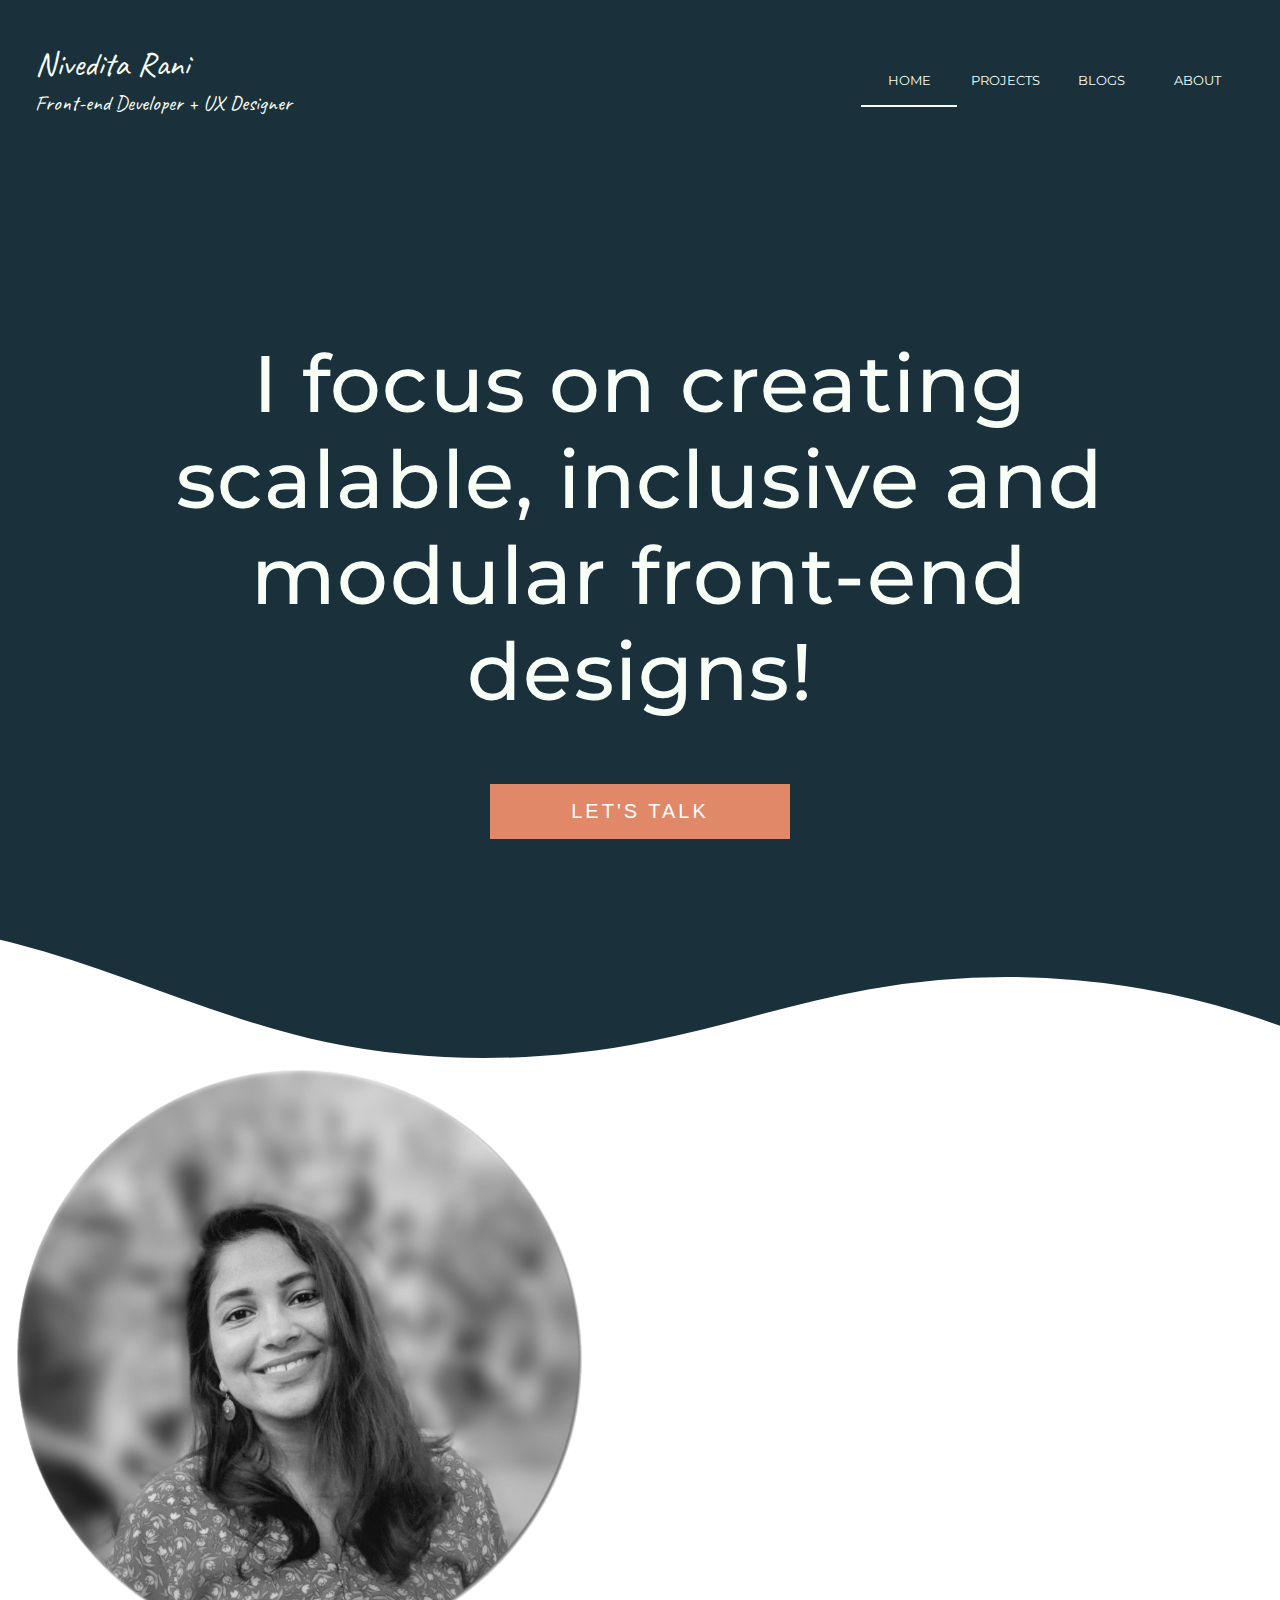
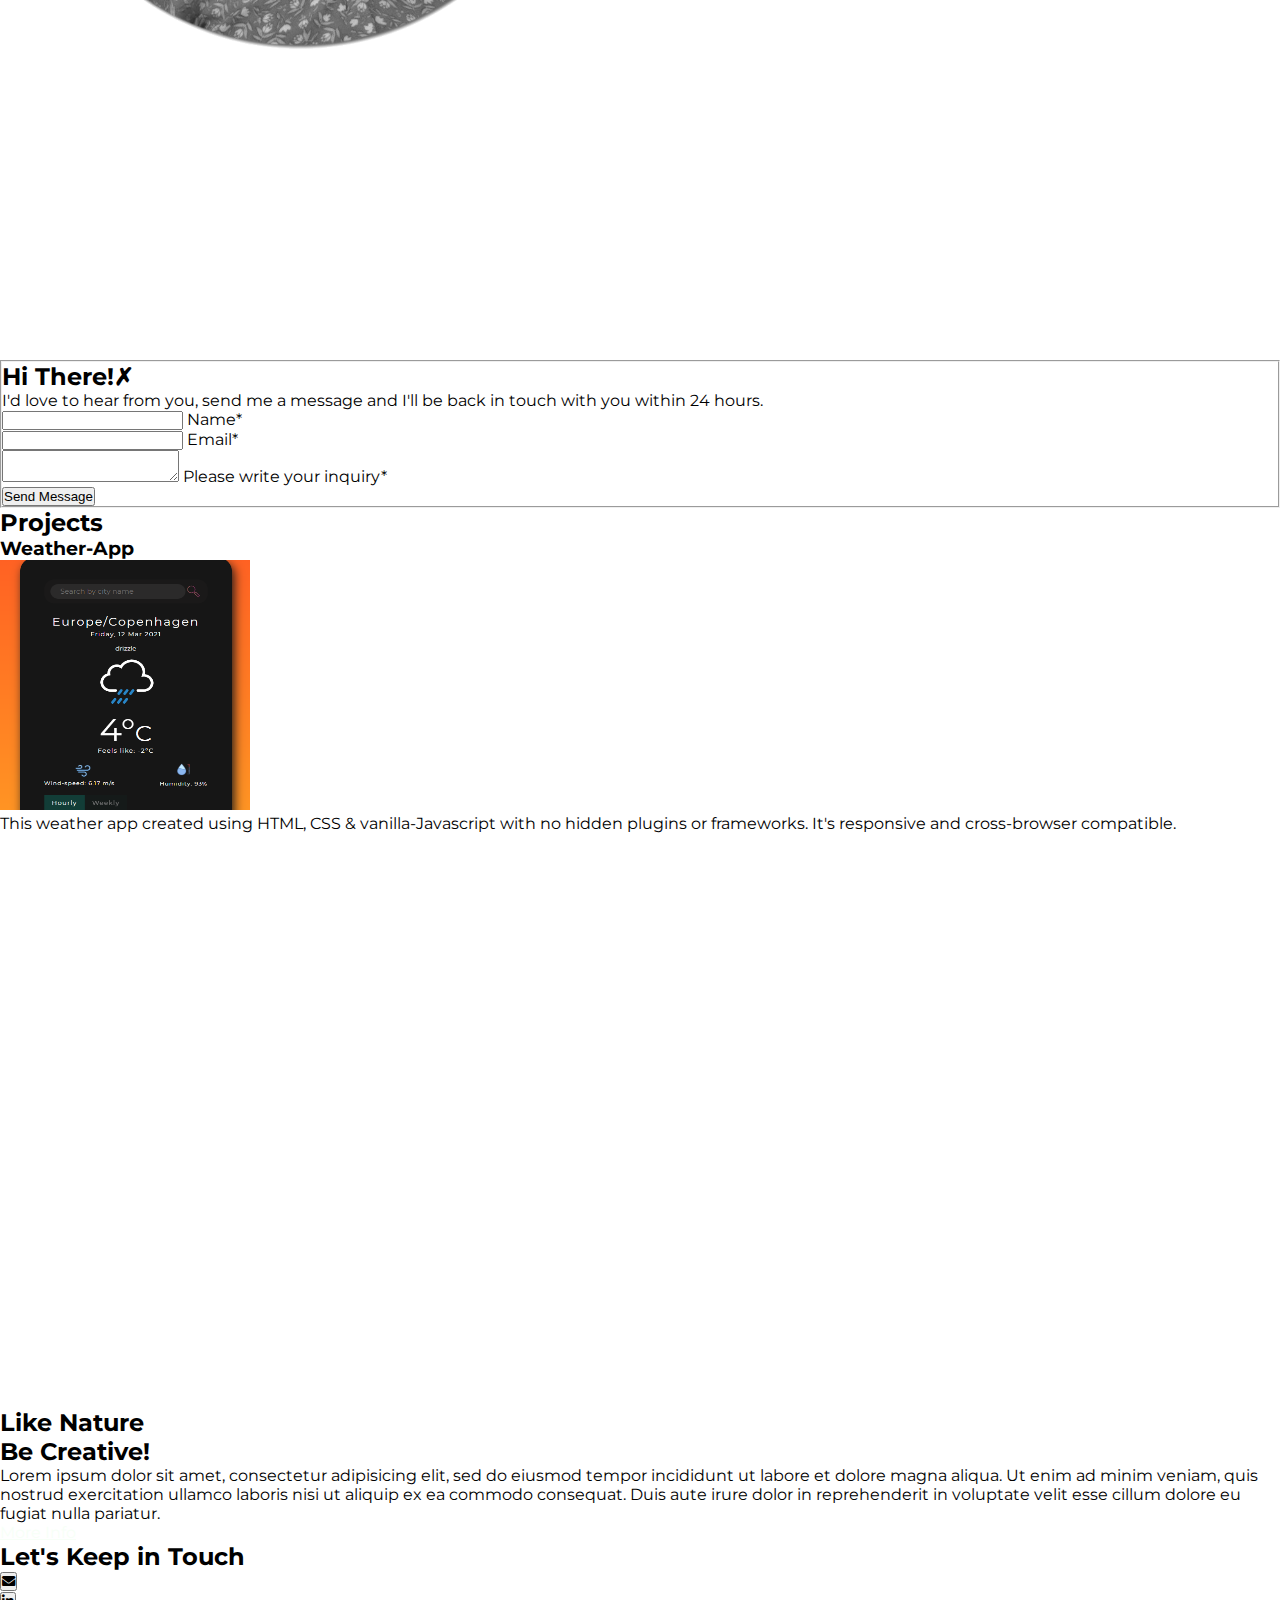
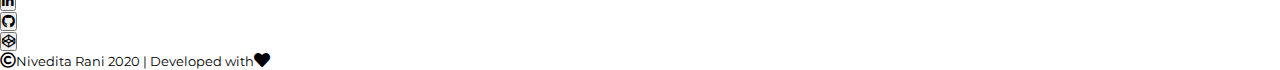
==== commit 9cdef92c: "modified landing page" ====
--- a/index.html
+++ b/index.html
@@ -16,64 +16,58 @@
     <link rel="apple-touch-icon" sizes="152x152" href="Images/iconified/apple-touch-icon-152x152.png" />
     <link rel="apple-touch-icon" sizes="180x180" href="Images/iconified/apple-touch-icon-180x180.png" />
     <link rel="stylesheet" href="CSS/styles1.css" media="all">
-    <link href="https://maxcdn.bootstrapcdn.com/font-awesome/4.6.3/css/font-awesome.min.css" rel="stylesheet">
+    <link href="https://cdnjs.cloudflare.com/ajax/libs/font-awesome/5.15.3/css/all.min.css" rel="stylesheet">
     <script src="main.js" defer></script>
-    <!-- <script>
-        function refreshDataWithRandomDelay() {
-            var minSeconds = 30;
-            var maxSeconds = 30;
-            var minMilliseconds = minSeconds * 1000;
-            var extraMilliseconds = (maxSeconds - minSeconds) * 1000;
-            setTimeout(refreshData, minMilliseconds + Math.random() * (extraMilliseconds));
-        }
-        window.addEventListener("load", refreshDataWithRandomDelay, false);
-    </script> -->
 </head>
+
 <body>
-    <div class="loader hidden">
-        <img src="Images/pageloader.png" alt="Nivedita Rani"/>
-
-    </div>
+    <section>
     <!--****************************************Header**************************************************-->
         <header>
             <div class="heading">
-                <!-- <div class="firstName">Nivedita Rani</div> -->
                 <h2><span class="name">Nivedita Rani</span><br><small>Front-end Developer + UX Designer</small></h2>
-                <!-- <div class="jobDes">Front-end Developer + UX Designer</div> -->
-                <!-- <img src="images/heading.png" alt="Nivedita Rani"/> -->
+                
                 <!--*********************Hamburger menu**********************************-->
                 <div class="menu-btn">
                     <div class="menu-btn__lines"></div>
                 </div>
-                    <!-- <div role="doc-subtitle">Front-end Developer + UX Designer</div> -->
+                    
             <!--*********************Navigation**********************************-->   
                 <nav>
-                    <!-- <div class="menu"> -->
-                        <ul class="nav-list">
+                    <ul class="nav-list">
                             <li class="nav-item"><a href="myPortfolio.html">Home</a></li>
                             <li class="nav-item"><a href="#">Projects</a></li>
                             <li class="nav-item"><a href="#">Blogs</a></li>
-                            <li class="nav-item"><a href="#">Resume</a></li>
+                            <li class="nav-item"><a href="#">About</a></li>
                             <div class="active"></div>    <!--this is for the line-->
-                        </ul>
-                    <!-- </div> -->
+                    </ul>    
                 </nav>
             </div>
         </header>
+        <div class="sec">
+            <p>I focus on creating scalable, inclusive and modular front-end designs!</p>
+            <button class="button" id="popup" onclick="div_show()">Let's talk</button>
+        </div>
+        <div class="custom-shape-divider-bottom-1619557739">
+            <svg data-name="Layer 1" xmlns="http://www.w3.org/2000/svg" viewBox="0 0 1200 120" preserveAspectRatio="none">
+                <path d="M321.39,56.44c58-10.79,114.16-30.13,172-41.86,82.39-16.72,168.19-17.73,250.45-.39C823.78,31,906.67,72,985.66,92.83c70.05,18.48,146.53,26.09,214.34,3V0H0V27.35A600.21,600.21,0,0,0,321.39,56.44Z" class="shape-fill"></path>
+            </svg>
+        </div>
+    </section>
         <!--------------------------"main-content"---------------------------------- -->
-        <section class="sec hero-sec">
-            <div class="hero-col">
+        <section >
+            <!-- <div class="sec hero-sec">
                 <p>I focus on creating scalable, inclusive and modular front-end designs!</p>
                 <button class="button" id="popup" onclick="div_show()">Let's talk</button>
-            </div>
+            </div> -->
             <div class="hero-col hero-img">
                 <img src="Images/Profile_pic (1).png" alt="Profile-picture"/>
             </div>
-            <div class="custom-shape-divider-bottom-1611598393">
+            <!-- <div class="custom-shape-divider-bottom-1611598393">
                 <svg data-name="Layer 1" xmlns="http://www.w3.org/2000/svg" viewBox="0 0 1200 120" preserveAspectRatio="none">
                     <path d="M985.66,92.83C906.67,72,823.78,31,743.84,14.19c-82.26-17.34-168.06-16.33-250.45.39-57.84,11.73-114,31.07-172,41.86A600.21,600.21,0,0,1,0,27.35V120H1200V95.8C1132.19,118.92,1055.71,111.31,985.66,92.83Z" class="shape-fill"></path>
                 </svg>
-            </div>
+            </div> -->
         </section>
         <!--*************************Contact-Me Form************************-->
             <!-- <div id="body" style="overflow:hidden;"> -->
@@ -117,15 +111,28 @@
                     <!-- Popup Div Ends Here -->
                 </div>
             <!-- </div> -->
-        <!--*************************Tools & technologies used************************-->
-        <section class="sec another-sec">
-            <div class="another-col">
-                <h1>Technologies</h1>
-                <h2>& Tools Used</h2>
-                <img src="Images/Toolsused.jpg" alt="Collage"/>
+        <!--*************************Projects************************-->
+        <section>
+            <div class="container">
+                <h2 class="project">Projects</h2>
+                <div class="cards">
+                    <h3>Weather-App</h3>
+                    <div class="text-card">
+                        <a href="">
+                            <img src="Images/weatherApp.png" alt="weather-app" width="250" height= "250">
+                        </a>
+                        <p>This weather app created using HTML, CSS & vanilla-Javascript with no hidden plugins or frameworks. It's responsive and cross-browser compatible.</p>  
+                    </div>
+                </div>
             </div>
         </section>
-        
+        <div class="content">
+            <div class="info">
+                   <h2>Like Nature <br><span>Be Creative!</span></h2>
+                        <p>Lorem ipsum dolor sit amet, consectetur adipisicing elit, sed do eiusmod tempor incididunt ut labore et dolore magna aliqua. Ut enim ad minim veniam, quis nostrud exercitation ullamco laboris nisi ut aliquip ex ea commodo consequat. Duis aute irure dolor in reprehenderit in voluptate velit esse cillum dolore eu fugiat nulla pariatur.</p>
+                        <a href="#" class="info-btn">More Info</a>
+          </div>
+        </div>
     <!-------------------------------------------------->
        <div class="clearfooter"></div>
     
@@ -138,16 +145,16 @@
                 <div class="center">
                     <div id="social">
                         <ul class="contact-list">
-                            <li class="email" title="gmail"><button class="border"><i class="fa fa-envelope-o" aria-hidden="true"></i><a href="mailto:nivedita.rani19@gmail.com"></a></button></li>
-                            <li class="linkedin" title="linkedin"><button class="border"><i class="fa fa-linkedin" aria-hidden="true"></i><a href="https://www.linkedin.com/in/nivedita-rani/"></a></button></li>
-                            <li class="github" title="github"><button class="border"><i class="fa fa-github" aria-hidden="true"></i><a href="#" target="_blank"></a></button></li>
-                            <li class="codepen" title="codepen"><button class="border"><i class="fa fa-codepen" aria-hidden="true"></i><a href="#" target="_blank"></a></button></li>
+                            <li class="email" title="gmail"><button class="border"><i class="fas fa-envelope"  aria-hidden="true"></i><a href="mailto:nivedita.rani19@gmail.com"></a></button></li>
+                            <li class="linkedin" title="linkedin"><button class="border"><i class="fab fa-linkedin-in"  aria-hidden="true"></i><a href="https://www.linkedin.com/in/nivedita-rani/"></a></button></li>
+                            <li class="github" title="github"><button class="border"><i class="fab fa-github" aria-hidden="true"></i><a href="#" target="_blank"></a></button></li>
+                            <li class="codepen" title="codepen"><button class="border"><i class="fab fa-codepen"  aria-hidden="true"></i><a href="#" target="_blank"></a></button></li>
                             <!-- <li class="instagram"><button class="border"><i class="fa fa-instagram" aria-hidden="true"></i><a href="#" target="_blank"></a></button></li> -->
                         </ul>
                     </div>
                 </div>
                 <div class="footer-bottom">
-                    <p><i class="fa fa-copyright" aria-hidden="true"></i><small>Nivedita Rani 2020 | Developed with</small><i class="fa fa-heart" aria-hidden="true"></i></p>
+                    <p><i class="far fa-copyright" aria-hidden="true"></i><small>Nivedita Rani 2020 | Developed with</small><i class="fas fa-heart" aria-hidden="true"></i></p>
                 </div>
             </div>
           </footer>
--- a/CSS/styles1.css
+++ b/CSS/styles1.css
@@ -1,885 +1,159 @@
 /*****************************global*************************************************/
 @import url("https://fonts.googleapis.com/css?family=Caveat|Montserrat:400,600&display=swap");
 
-*{
-    margin: 0;
-    padding: 0;
-    box-sizing: border-box;
+* {
+  margin: 0;
+  padding: 0;
+  box-sizing: border-box;
 }
-body{
-    font-family: 'Montserrat', sans-serif;
-    /* height: 100%; 
-    color:  #343434;
-    font-size: 15px;
-    line-height: 1.5;
-    min-height: 100vh;
-    position: absolute;*/
-    
-  }
-/*****************************Page load animation*************************************************/
-  .loader{
-    position: fixed;
-    z-index: 99;
-    top: 0;
-    left: 0;
-    width: 100%;
-    height: 100%;
-    background: #fff;
-    display: flex;
-    justify-content: center;
-    align-items: center;
-  }
-  .loader > img{
-    width: 350px;
-  }
-  .loader.hidden {
-    animation: fadeOut 1s;
-    animation-fill-mode: forwards;
-  }
-  
-  @keyframes fadeOut{
-    100%{
-      opacity: 0;
-      visibility: hidden;
-    }
-  }
-/*****************************heading*************************************************/
-.heading{
-  background:rgb(26, 49, 60);
-  color: #F7FFF7;
-  position: fixed;
+body {
+  font-family: "Montserrat", sans-serif;
+}
+
+section {
+  position: relative;
+  width: 100%;
+  min-height: 100vh;
+  display: flex;
+  flex-direction: column;
+  justify-content: flex-start;
+}
+
+.heading {
+  background: rgb(26, 49, 60);
+  color: #f7fff7;
+  position: relative;
   top: 0;
-  left: 0;
-  right: 0;
+  width: 100%;
+  padding: 20px 35px;
   display: flex;
   justify-content: space-between;
-  padding: 1rem 2rem;
-  height: 7rem;
+  align-items: center;
+  height: 10rem;
   z-index: 1;
 }
-.heading a {
-  text-decoration: none;
-}
-/*
-.heading h1{
-  font-family: 'Caveat', cursive;
-  font-size: clamp(50px, 8vw, 55px);
-  font-weight: 250;
-  line-height: 3vw;
-  margin-top: 10px; 
-}*/
-
-.heading h2 {
-  font-family: 'Caveat', cursive;
-  font-size: 1.5rem;
-  float: left;
-  /* padding-left: 1rem; */
+header h2 {
+  font-family: "Caveat", cursive;
+  font-size: 1.6rem;
+  position: relative;
   font-weight: normal;
 }
-.name{
-  font-size: 2rem;
+.name {
+  font-size: 2.1rem;
 }
 
 /*********************************Site navigation************************************************/
-.nav-list{
+nav a {
+  text-decoration: none;
+}
+.nav-list {
   list-style: none;
   display: flex;
   align-items: center;
   position: relative;
 }
-.nav-item{
-  font-size: .8rem;
+.nav-item {
+  font-size: 0.8rem;
   text-transform: uppercase;
-  padding: .8rem .2rem;
+  padding: 0.8rem 0.2rem;
   min-width: 6rem;
   text-align: center;
 }
-.active{
+.active {
   height: 1.8px;
   width: 6rem;
-  background-color: #F7FFF7;
+  background-color: #f7fff7;
   position: absolute;
-  bottom: -.4rem;
-  transition: transform .6s ease-in-out;
+  bottom: -0.4rem;
+  transition: transform 0.6s ease-in-out;
 }
-a{
-  color: #F7FFF7;
+a {
+  color: #f7fff7;
 }
-.nav-item:nth-child(1):hover ~ .active{                     /**here ~ is general sibling combinator**/
+.nav-item:nth-child(1):hover ~ .active {
+  /**here ~ is general sibling combinator**/
   transform: translateX(0);
 }
-.nav-item:nth-child(2):hover ~ .active{                     /**10rem as min-width is 10rem at .nav-item**/
+.nav-item:nth-child(2):hover ~ .active {
+  /**10rem as min-width is 10rem at .nav-item**/
   transform: translateX(6rem);
 }
-.nav-item:nth-child(3):hover ~ .active{
+.nav-item:nth-child(3):hover ~ .active {
   transform: translateX(12rem);
 }
-.nav-item:nth-child(4):hover ~ .active{
+.nav-item:nth-child(4):hover ~ .active {
   transform: translateX(18rem);
 }
-/******************Hamburger-menu******************************/
-.menu-btn{
-  position: relative;
-  display: none;
-  justify-content: center;
-  align-items: center;
-  width: 1.5rem;
-  height: 1.5rem;
-  cursor: pointer;
-  z-index: 1;
-}
-.menu-btn__lines,
-.menu-btn__lines::before,
-.menu-btn__lines::after{
-  width: 1.5rem;
-  height: 0.1rem;
-  background-color: #fff;
-  transition: all 0.5s ease-in-out;
-}
-.menu-btn__lines::before,
-.menu-btn__lines::after{
-  content: "";
-  position: absolute;
-}
-.menu-btn__lines::before{
-  transform: translateY(-0.5rem);
-}
-.menu-btn__lines::after{
-  transform: translateY(0.5rem);
-}
-/*****************Animation of hamburger menu**************************/
-.menu-btn.open .menu-btn__lines{
-  transform: translateX(2rem);
-  background-color: transparent;
-}
-.menu-btn.open .menu-btn__lines::before{
-  transform: rotate(45deg) translate(-1.5rem, 1.5rem);
-  background-color: #FFFFFF;
-  
-}
-.menu-btn.open .menu-btn__lines::after{
-  transform: rotate(-45deg) translate(-1.5rem, -1.5rem);
-  background-color: #FFFFFF;
-}
-/*********************************Section************************************************/
+/*********************************Hero-Section************************************************/
 .sec {
   position: relative;
-  height: 100vh;
+  width: 100%;
+  min-height: 100vh;
   display: flex;
   justify-content: center;
   align-items: center;
-}
-.hero-sec{
+  flex-direction: column;
   background: rgb(26, 49, 60);
 }
-/*********************************Hero-Section************************************************/
-.hero-col {
-  padding: clamp(2rem, 8vw, 5rem);
-  max-width: 50%;
-}
-.hero-col p{
-  /* color: #11354c; */
-  color: #F7FFF7;
-  /* box-sizing: border-box; */
+.sec p {
+  position: relative;
+  color: #f7fff7;
   display: flex;
-  font-size: calc(2.7 * 1rem);
-  line-height: 1.2992;
+  max-width: 80%;
+  margin: 0px 80px;
+  font-size: 80px;
+  line-height: 1.2;
   font-weight: 500;
   font-style: normal;
-  letter-spacing: .015em;
-  /* padding-left: .5rem; */
-  padding-right: 1rem;
-  padding-top: 70px;
+  letter-spacing: 0.015em;
+  text-align: center;
+  margin-top: -30px;
   /* z-index: 1; */
 }
-.hero-col img {
-  width: clamp(250px, 50vw, 500px);
-  padding-top: 30px;
+/*********************************Custom shape divider************************************************/
+.custom-shape-divider-bottom-1619557739 {
+  position: absolute;
+  bottom: 0;
+  left: 0;
+  width: 100%;
+  overflow: hidden;
+  line-height: 0;
+  transform: rotate(180deg);
+}
+
+.custom-shape-divider-bottom-1619557739 svg {
+  position: relative;
+  display: block;
+  width: calc(120% + 1.6px);
+  height: 150px;
+}
+
+.custom-shape-divider-bottom-1619557739 .shape-fill {
+  fill: #ffffff;
 }
 /*********************************Button************************************************/
-.button{
+.button {
   position: relative;
   background: #e08867;
   color: #fff;
-  display: inline-block;
+  display: flex;
   border: #e08867;
   outline: none;
-  font-size: calc((1 - 1) * 1.2vw + 1rem);
+  font-size: 20px;
   font-weight: 500;
   text-transform: uppercase;
-  letter-spacing: .15em;
+  letter-spacing: 0.15em;
   text-align: center;
-  /* border-radius: 10px; */
+  justify-content: center;
   transition-duration: 0.1s;
-  overflow: hidden;
   cursor: pointer;
   margin: 1rem;
+  margin-top: 4rem;
   padding: 1rem;
-  width: 200px;
-  /* z-index: 1; */
-  /* margin-left: 2rem; */
+  width: 300px;
 }
 .button:hover {
   background: #e2edf5;
   color: rgb(26, 49, 60);
   font-weight: bold;
 }
-/*********************************Custom shape divider************************************************/
-.custom-shape-divider-bottom-1611598393 {
-  position: absolute;
-  bottom: 0;
-  left: 0;
-  width: 100%;
-  overflow: hidden;
-  line-height: 0;
-}
-
-.custom-shape-divider-bottom-1611598393 svg {
-  position: relative;
-  display: block;
-  width: calc(100% + 1.3px);
-  height: 100px;
-}
-
-.custom-shape-divider-bottom-1611598393 .shape-fill {
-  fill: #FFFFFF;
-}
-/*********************************Contact form************************************************/
-/*****form at exact center****************/
-#popupPage{
-  width: 100%;
-  height: 100%;
-  opacity: .97;
-  top: 0;
-  left: 0;
-  display: none;
-  position: fixed;
-  background-color: #555;
-  overflow: auto;
-  z-index: 1;
-} 
-/* .contactForm{
-  opacity: 1;
-} */
-fieldset {
-  width: 50%;
-  border-radius: 8px;
-  border: solid 2px #167767;
-  padding: 1em 2em;
-  margin: 1.5em .75em 1.5em 16.75em;
-  background-color: rgb(26, 49, 60);
-  color: #F7FFF7;
-  box-shadow: 0px 0px 10px rgba(48, 119, 110, 0.8);
-}
-fieldset #hi{
-  font-family: 'Caveat', cursive;
-  font-size: 2.9rem;
-  display: flex;
-  font-weight: 500;
-  /* justify-content: center; */
-    /* padding: 55px 0; */
-  /* text-align: center; */
-}
-.contactForm p {
-  font-size: calc(1 * 1rem);
-  line-height: 1.2992;
-  font-weight: 500;
-  font-style: normal;
-  letter-spacing: .015em;
-  margin-top: 1em;
-  margin-bottom: 1em;
-}
-.close{
-  font-size: calc(2 * 1rem);
-  font-weight: 300;
-  cursor: pointer;
-  position: absolute;
-  top: 8%;
-  right: 30%;
-  padding: 12px 16px;
-  transform: translate(0%, -50%);
-}
-/* img #close{
-  position: absolute;
-  right: 0;
-  top: 0;
-  color: #fff;
-  cursor: pointer;
-  margin-top: 1px;
-  margin-right: 2px;
-} */
-input#submit {
-  /* background: #e08867; */
-  background: #2e8074;
-  color: #fff;
-  border: none;
-  /* border: #e08867; */
-  outline: none;
-  font-size: calc((1 - 1) * 1.2vw + 1rem);
-  font-weight: 500;
-  text-transform: uppercase;
-  letter-spacing: .16em;
-  text-align: center;
-  transition-duration: 0.1s;
-  overflow: hidden;
-  cursor: pointer;
-  margin-bottom: 2rem;
-  /* padding: 1rem; */
-  /* width: 200px; */
-}
-input#submit:hover {
-  background: #e2edf5;
-  color: rgb(26, 49, 60);
-  font-weight: bold;
-}
-.field {
-  display: flex;
-  flex-flow: column-reverse;
-  margin-bottom: 1.5em;
-  position: relative;
-  /* opacity: 1; */
-}
-input, textarea {
-  border: solid 1px #ccc;
-  /* border: none; */
-  border-radius: 4px;
-  font-size: 1rem;
-  padding: 1rem;
-  width: 100%;
-  cursor: text;
-  color: #707070;
-}
-
-textarea {
-  min-height: 160px;
-}
-
-label {
-  color: #42b490;;
-  font-size: .8em;
-}  
-/* ------- add float label styles here ------- */
-input:focus, textarea:focus {
-  outline: 0;
-  border-bottom: 2px solid #329c7a;
-}
-
-label, input, textarea {
-   transition: all 0.2s; 
-   touch-action: manipulation; 
-}
-
-input:placeholder-shown + label, textarea:placeholder-shown + label {
-  cursor: text;
-  max-width: 70%; 
-  white-space: nowrap;
-  overflow: hidden;
-  text-overflow: ellipsis;
-  transform-origin: -2.125rem 0; 
-  transform: translate(0, 2.125rem) scale(1.25); 
-}
-
-input:not(:placeholder-shown) + label,
-input:focus + label,
-textarea:not(:placeholder-shown) + label,
-textarea:focus + label {
-  transform: translate(0, 0) scale(1);
-  cursor: pointer;
-}  
-/*
-div #popupContact{
-  position: absolute;
-  left: 50%;
-  top: 17%;
-  margin-left: -202px;
-}
-form{
-  max-width: 300px;
-  min-width: 250px;
-  padding: 10px 50px;
-  border: 2px solid gray;
-  border-radius: 10px;
-  background-color: #fff;
-  margin-top: 30px;
-  
-}
-.contactMe{
-  background-color:#FEFFED;
-  padding: 20px 35px;
-  margin: -10px -50px;
-  text-align: center;
-  border-radius: 10px 0;
-}
-hr{
-  margin: 10px --50px;
-  border: 0;
-  border-top: 1px solid#ccc;
-}
-input[type=text]{
-  width: 82%;
-  padding: 10px;
-  margin-top: 30px;
-  margin-top: 30px;
-  border: 1px solid #ccc;
-  padding-left: 40px;
-  font-size: 16px;
-}
-#name{
-  background-image: url(../Images/user.png);
-  background-repeat: no-repeat;
-  background-position: 5px 7px;
-}
-#email{
-  background-image: url(../Images/email.png);
-  background-repeat: no-repeat;
-  background-position: 5px 7px;
-}
-textarea{
-  background-image: url(../Images/msg.png);
-  background-repeat: no-repeat;
-  background-position: 5px 7px;
-  width: 82%;
-  height: 95px;
-  padding: 10px;
-  resize: none;
-  margin-top: 30px;
-  border: 1px solid #ccc;
-  padding-left: 40px;
-  font-size: 16px;
-  margin-bottom: 30px;
-}
-#submit{
-  text-decoration: none;
-  width: 100%;
-  text-align: center;
-  display: block;
-  background-color: #FFBC00;
-  padding: 10px 0;
-  font-size: 20px;
-  cursor: pointer;
-  border-radius: 5px;
-} */
-/* span{
-  color: red;
-  font-weight: 700;
-} */
-
-/*********************************end of contact Form************************************************/
-
-button{
-  width: 10%;
-  height: 45px;
-  border-radius: 3px;
-  background-color: #cd853f;
-  color: #fff;
-  font-size: 18px;
-  cursor: pointer;
-}
-
-
-/*********************************second section************************************************/
-/* .another-sec{
-  
-  position: relative;
-  height: 100vh;
-  display: flex;
-  justify-content: center;
-  align-items: center;
-} */
-.another-sec h1{
-  font-family: 'Montserrat', serif;
-  /* font-family: 'Playfair Display',serif; */
-  /* font-size: 20px; */
-  font-weight: 400;
-  line-height: 3vw;
-  color: #cbb2eb;
-  /* letter-spacing: .11em; */
-  text-transform: uppercase;
-  font-size: calc(3.2 * 1rem);
-  padding-top: 100px;
-}
-.another-sec h2{
-  /* font-size: clamp(18px, 3vw, 60px); */
-  color: #6e5a8f;
-  /* display: inline; */
-  /* justify-content: space-between; */
-  /* align-items: center; */
-  letter-spacing: .11em;
-  padding-left: 3rem;
-  text-transform: uppercase;
-  margin-top: -1rem;
-  margin-bottom: 1rem;
-  margin-left: 1.9rem;
-  font-size: calc(2.1 * 1rem); 
-}
-
-.another-col{
-  width: clamp(300px, 50vw, 600px);
-}
-.another-col img {
-  width: clamp(200px, 30vw, 300px);
-  margin-left: 7rem;
-}
-
-.clearfooter{
-  height: 330px;
-  clear: both;
-}
-footer{
-    position: relative;
-    background: rgb(26, 49, 60);
-    color: #F7FFF7;
-    left: 0;
-    bottom: 0;
-    width: 100%;
-    height: 330px;
-    display: flex;
-    justify-content: center;
-    /* padding: 55px 0; */
-    text-align: center;
-}
-.content-wrap{
-  max-width: 100%;
-  height: 100%;
-  margin: 0 auto;
-  padding: 40px 0px;
-  position: relative;
-}
-.content-wrap h2{
-  font-family: 'Caveat', cursive;
-  font-size: 40px;
-  font-weight: normal;
-}
-.contact-list{
-    display: flex;
-    /* flex: 1; */
-    position: relative;
-    align-items: center;
-    justify-content: center;
-    /* max-width: 1170px; */
-    width: 100%;
-    list-style-type: none;
-    /* padding-top: 100px; */
-    /* margin: 10px auto; */
-}
-.center li{
-    position: relative;
-    display: flex;
-    justify-content: space-between;
-    width: 100%;
-    height: 60px;
-    margin: 0 15px;
-    padding: 30px 10px;
-}
-#social {
-    display: table-cell;
-    vertical-align: middle;
-}
-#social ul {
-    display: flex;
-    text-align: center;
-    padding-left: 0px;
-    margin: 0 auto;
-    padding-top: 25px;
-}
-#social li {
-    display: inline-block;
-    list-style-type: none;
-    /* margin-left: .1rem; */
-}
-/******************email************/
-.email {
-    width: 50px;
-    height: 50px;
-}
-.email .border {
-    background: transparent;
-    outline: none;
-    color:rgba(255,255,255, 0.3);
-    width: 50px;
-    height: 50px;
-    -webkit-border-radius: 100px;
-    -moz-border-radius: 100px;
-    border-radius: 100px;
-    border: 2px solid rgba(255,255,255, 0.3);
-    transition: all .2s ease-in-out;
-  }
-.email .border:hover {
-    background: rgb(26, 49, 60);
-    border-color: #F7FFF7;
-    color:#F7FFF7;
-    transform: scale(1.2);
-  }
-  
-.fa.fa-email {
-    font-size: 25px;
-}
-/**************linkedin************/
-.linkedin {
-    width: 25px;
-    height: 25px;
-  }
-  
-  .linkedin .border {
-    background: transparent;
-    outline: none;
-    color:rgba(255,255,255, 0.3);
-    width: 50px;
-    height: 50px;
-    -webkit-border-radius: 100px;
-    -moz-border-radius: 100px;
-    border-radius: 100px;
-    border: 2px solid rgba(255,255,255, 0.3);
-    transition: all .2s ease-in-out;
-  }
-  
-  .linkedin .border:hover {
-    background: rgb(26, 49, 60);
-    border-color:#F7FFF7;
-    color:#F7FFF7;
-    transform: scale(1.2);
-  }
-  
-  .fa.fa-linkedin {
-    font-size: 25px;
-  }
-/**************github************/
-.github {
-    width: 50px;
-    height: 50px;
-  }
-  
-  .github .border {
-    background: transparent;
-    outline: none;
-    color:rgba(255,255,255, 0.3);
-    width: 50px;
-    height: 50px;
-    -webkit-border-radius: 100px;
-    -moz-border-radius: 100px;
-    border-radius: 100px;
-    border: 2px solid rgba(255,255,255, 0.3);
-    transition: all .2s ease-in-out;
-  }
-  
-  .github .border:hover {
-    background: rgb(26, 49, 60);
-    border-color:#F7FFF7;
-    color: #F7FFF7;
-    transform: scale(1.2);
-  }
-  
-  .fa.fa-github {
-    font-size: 25px;
-}
-/***************** codepen **************/
-
-.codepen {
-    width: 25px;
-    height: 25px;
-  }
-  
-  .codepen .border {
-    background: transparent;
-    outline: none;
-    color:rgba(255,255,255, 0.3);
-    width: 50px;
-    height: 50px;
-    -webkit-border-radius: 100px;
-    -moz-border-radius: 100px;
-    border-radius: 100px;
-    border: 2px solid rgba(255,255,255, 0.3);
-    transition: all .2s ease-in-out;
-  }
-  
-  .codepen .border:hover {
-    background:rgb(26, 49, 60);
-    border-color: #F7FFF7;
-    color:#F7FFF7;
-    transform: scale(1.2);
-  }
-  
-  .fa.fa-codepen {
-    font-size: 20px;
-  }
-/***************** instagram **************/
-
-.instagram {
-    width: 50px;
-    height: 50px;
-  }
-  
-  .instagram .border {
-    background: transparent;
-    outline: none;
-    color:rgba(255,255,255, 0.3);
-    width: 50px;
-    height: 50px;
-    -webkit-border-radius: 100px;
-    -moz-border-radius: 100px;
-    border-radius: 100px;
-    border: 2px solid rgba(255,255,255, 0.3);
-    transition: all .2s ease-in-out;
-  }
-  
-  .instagram .border:hover {
-    background: rgb(26, 49, 60);
-    border-color:#F7FFF7;
-    color: #F7FFF7;
-    transform: scale(1.2);
-  }
-  
-  .fa.fa-instagram {
-    font-size: 25px;
-  }
-/* .head-shot img{
-  float: right;
-  padding: 0 20px;
-} */
-
-/* .footer-wrap h2{
-    font-size: 50px;
-    margin-top: -20px;
-} */
-.footer-bottom{
-    background-color: transparent;
-    color: #F7FFF7;
-    width: 100%;
-    text-transform: uppercase;
-    font-family: "quasimoda", sans-serif;
-    font-weight: 300;
-    font-size: 0.5rem;
-    letter-spacing: 0.3rem;
-    position: relative;
-    bottom: -115px;
-    left: 0px;
-    text-align: center;
-}
-/*********************************Media Queries************************************************/
-/** For tablet devices **/
-@media (min-width: 768px) and (max-width: 1023px) {
-  .custom-shape-divider-bottom-1611598393 svg {
-      width: calc(152% + 1.3px);
-      height: 100px;
-  }
-.hero-col{
-    max-width: 100%;
-    width: clamp(300px, 50vw, 600px);
-    padding: 0;
-}
-.hero-img{
-    display: none;
-}
-fieldset {
-  max-width: 600px;
-  margin: 0 auto;
-}
-.close{
-  font-size: calc(1.7 * 1rem);
-  top: 3%;
-  right: 25%;
-}
-}
-
-/** For mobile devices **/
-@media (max-width: 767px) {
-  .custom-shape-divider-bottom-1611598393 svg {
-      width: calc(100% + 1.3px);
-      /* width: 100%; */
-      height: 49px;
-    }
-  .heading{
-    padding: 1rem 5rem;
-  }
-  .hero-col{
-    max-width: 100%;
-    width: clamp(500px, 30vw, 600px);
-    padding: 0;
-  }
-  .hero-img{
-    display: none;
-  }
-  .hero-col p{
-  font-size: calc(2.7 * .9rem);
-  font-weight: 450;
-  padding-left: 1rem;
-  }
-  .menu-btn{
-  display: flex;
-  }
-  /* .menu ul{
-    padding-inline-start: 0px;
-  } */
-  .nav-list{
-    flex-direction: column;
-    justify-content: space-around;
-    position: absolute;
-    top: 0;
-    right: 0;
-    left: 0;
-    height: 100vh;
-    transform: translateX(100vw);
-    background-color: #1a313c;
-    transition: transform 0.3s ease-in-out;
-    /* padding: 0 !important; */
-  }
-  .nav-list.open{
-    transform: translateX(0);
-  }
-  .nav-list li {
-    width: 100vw;
-    height: 100%;
-    /* padding: 0 !important; */
-  }
-  .nav-list li a {
-    color: #FFFFFF;
-    font-size: 5vh;
-    display: flex;
-    justify-content: center;
-    align-items: center;
-    width: 100%;
-    height: 100%;
-  }
-  .nav-list li a:hover{
-    color: #FFFFFF;
-    font-weight: bold;
-  }
-  fieldset {
-    width: 87%;
-    margin: 0 auto;
-  }
-  .close{
-    font-size: calc(1.7 * 1rem);
-    top: 5%;
-    right: 9%;
-  }
-  .another-sec{
-    /* position: relative; */
-    height: 50vh;
-  }
-  .another-col{
-    width: 100vw;
-    padding: 0;
-  }
-  .another-col h1{
-    font-size: 2.2rem;
-    padding-left: 15px;
-  }
-  .another-col h2{
-    font-size: 1.5rem;
-    margin-top: .9px;
-  }
-  .another-col img{
-    padding:0;
-  }
-  /* .content-wrap{
-    max-width: 100%;
-  } */
-  .content-wrap h2{
-    font-size: 35px; 
-  }
-  .footer-bottom{
-    bottom: -128px;
-    font-size: 0.45rem;
-  }
-}